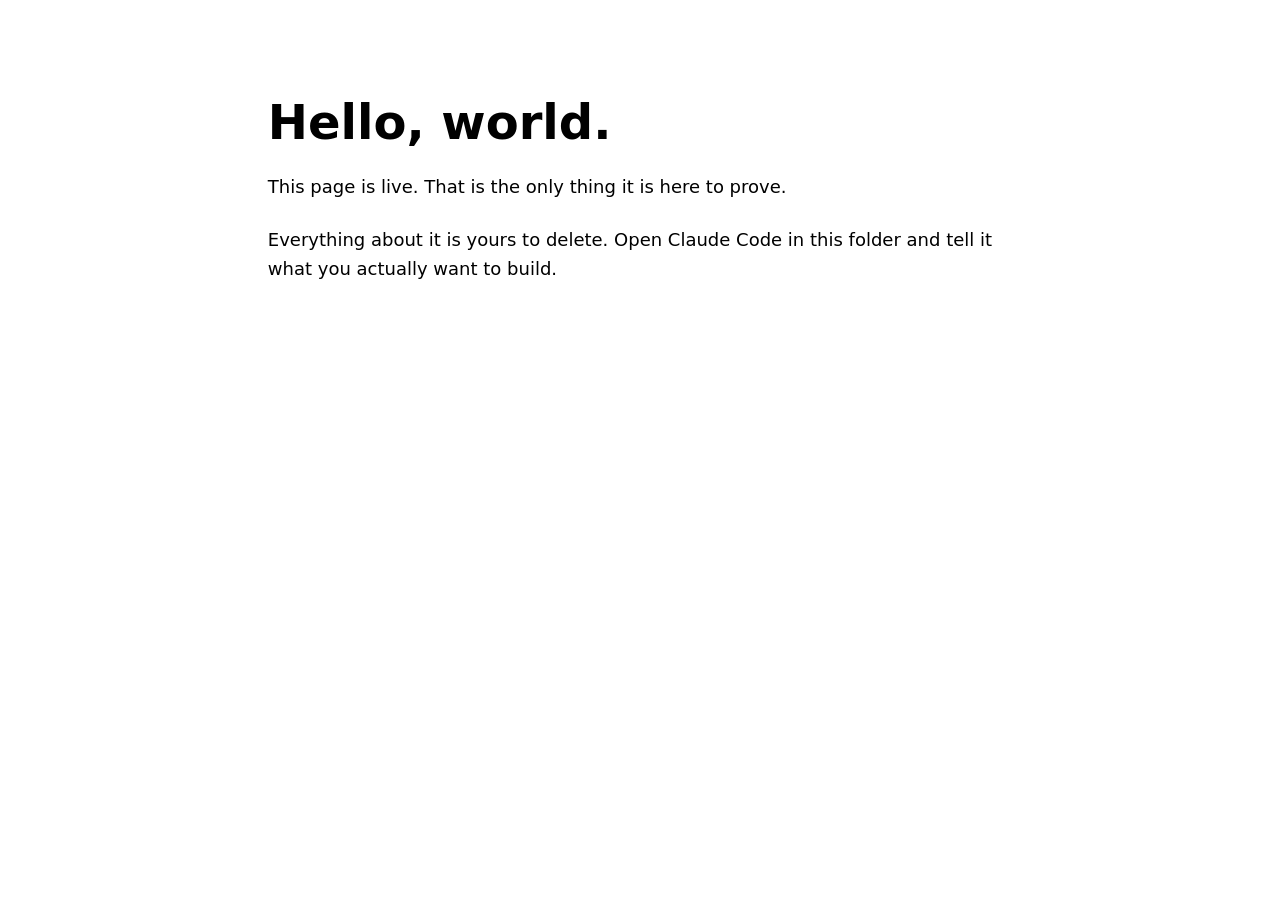
==== index.html @ 0796315b "Start from P1 template" ====
<!doctype html>
<html lang="en">
<head>
  <meta charset="utf-8">
  <meta name="viewport" content="width=device-width, initial-scale=1">
  <title>Hello</title>
  <link rel="stylesheet" href="style.css">
</head>
<body>

  <h1>Hello, world.</h1>

  <p>
    This page is live. That is the only thing it is here to prove.
  </p>

  <p>
    Everything about it is yours to delete. Open Claude Code in this folder and
    tell it what you actually want to build.
  </p>

</body>
</html>
---- style.css ----
/* A deliberately small starting point.
   It exists to prove one thing: this file is loading.
   If you can see spacing and a readable line length, the path in index.html works.

   Delete all of it whenever you want. */

:root {
  /* Makes the page follow the reader's light or dark mode setting, for free. */
  color-scheme: light dark;
}

body {
  font-family: system-ui, -apple-system, "Segoe UI", Roboto, sans-serif;

  /* 65ch caps the line at about 65 characters. Long lines are genuinely hard
     to read, and this single rule does more for legibility than anything else
     in this file. */
  max-width: 65ch;

  margin: 0 auto;
  padding: 4rem 1.5rem;
  line-height: 1.6;
  font-size: 1.125rem;
}

h1 {
  font-size: 3rem;
  line-height: 1.1;
  margin-bottom: 1.5rem;
}

p {
  margin-bottom: 1.5rem;
}
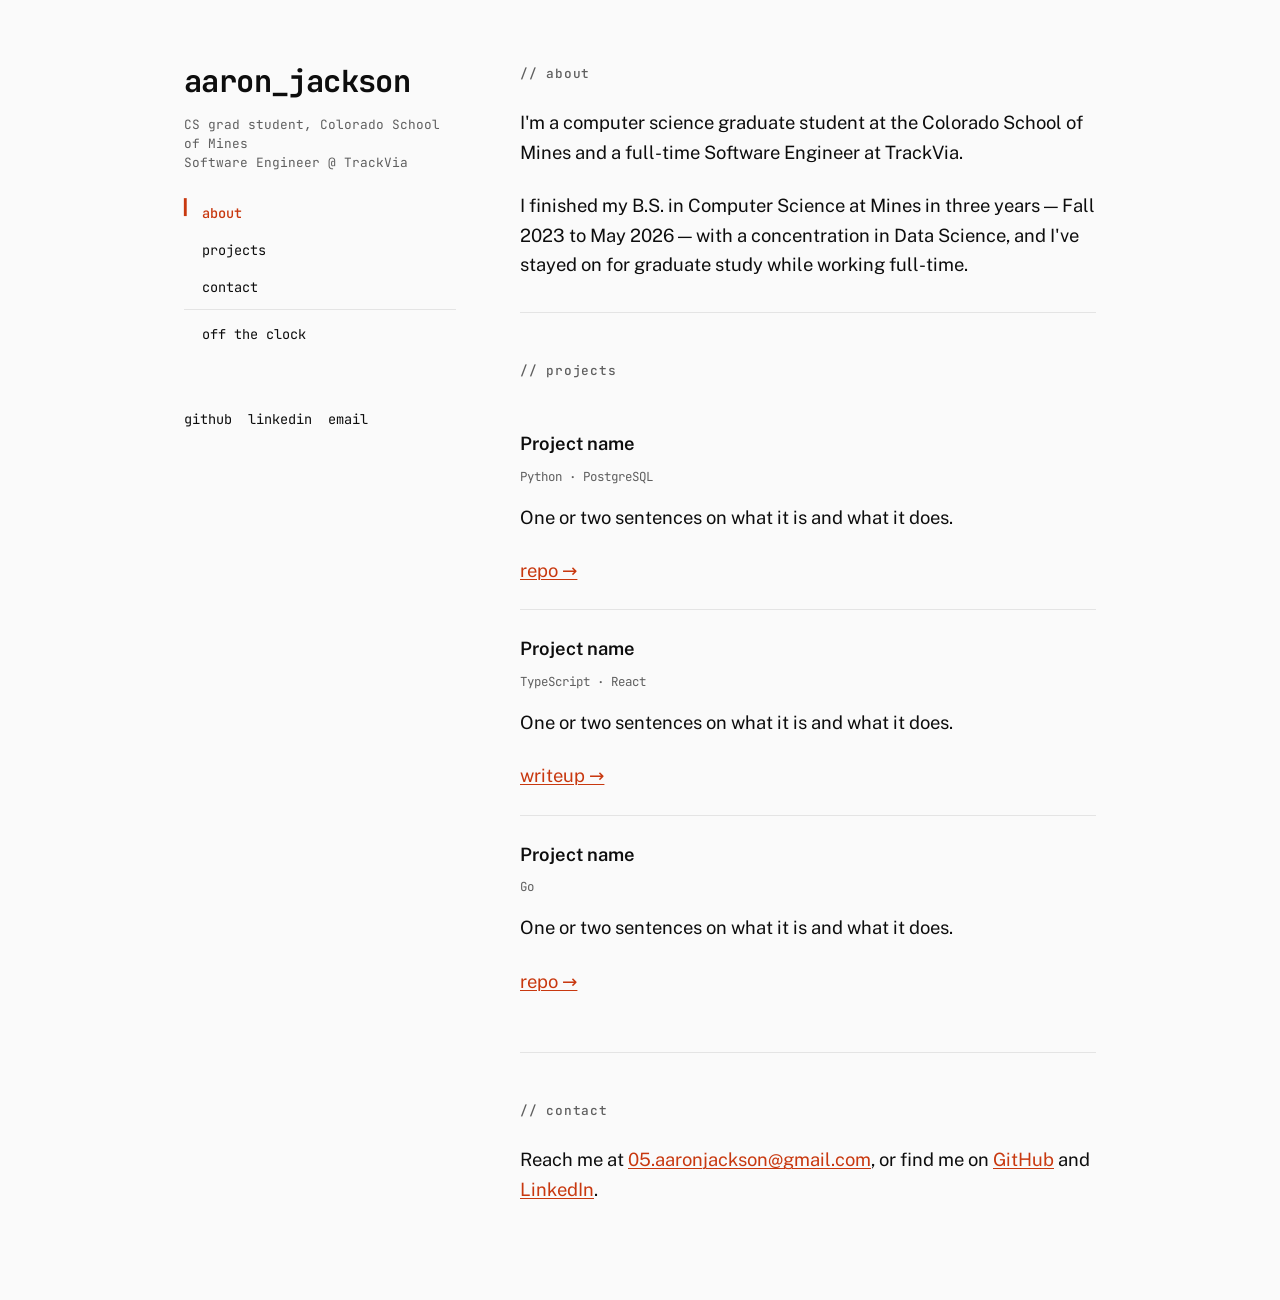
==== commit 7b245a6c: "Two-page mono-spine layout" ====
--- a/index.html
+++ b/index.html
@@ -3,21 +3,110 @@
 <head>
   <meta charset="utf-8">
   <meta name="viewport" content="width=device-width, initial-scale=1">
-  <title>Hello</title>
+  <title>Aaron Jackson</title>
+  <meta name="description" content="Aaron Jackson — CS graduate student at Colorado School of Mines and Software Engineer at TrackVia.">
+  <link rel="preconnect" href="https://fonts.googleapis.com">
+  <link rel="preconnect" href="https://fonts.gstatic.com" crossorigin>
+  <link rel="stylesheet" href="https://fonts.googleapis.com/css2?family=JetBrains+Mono:wght@400;500;700&family=Public+Sans:ital,wght@0,400;0,600;1,400&display=swap">
   <link rel="stylesheet" href="style.css">
 </head>
 <body>
 
-  <h1>Hello, world.</h1>
+  <a class="skip-link" href="#about">Skip to content</a>
 
-  <p>
-    This page is live. That is the only thing it is here to prove.
-  </p>
+  <div class="wrap">
 
-  <p>
-    Everything about it is yours to delete. Open Claude Code in this folder and
-    tell it what you actually want to build.
-  </p>
+    <!-- The spine markup is duplicated in life.html. Keep the two in sync. -->
+    <header class="spine">
+      <div class="spine-top">
+        <h1 class="name">aaron_jackson</h1>
+        <p class="role">CS grad student, Colorado School of Mines<br>Software Engineer @ TrackVia</p>
 
+        <nav class="nav" aria-label="Sections">
+          <ul>
+            <li><a href="#about">about</a></li>
+            <li><a href="#projects">projects</a></li>
+            <li><a href="#contact">contact</a></li>
+          </ul>
+          <ul class="nav-aside">
+            <li><a href="life.html">off the clock</a></li>
+          </ul>
+        </nav>
+      </div>
+
+      <ul class="links" aria-label="Elsewhere">
+        <li><a href="https://github.com/aaronrjackson">github</a></li>
+        <li><a href="https://www.linkedin.com/in/aaronrileyjackson/">linkedin</a></li>
+        <li><a href="mailto:05.aaronjackson@gmail.com">email</a></li>
+      </ul>
+    </header>
+
+    <main>
+
+      <section id="about" aria-labelledby="about-h">
+        <h2 id="about-h">// about</h2>
+
+        <!-- TODO: add a professional headshot if you want one. Suggested markup:
+        <figure class="photo">
+          <img src="img/aaron.jpg" width="800" height="800"
+               alt="Aaron Jackson">
+        </figure>
+        -->
+
+        <p>
+          I'm a computer science graduate student at the Colorado School of Mines and a
+          full-time Software Engineer at TrackVia.
+        </p>
+        <p>
+          I finished my B.S. in Computer Science at Mines in three years — Fall 2023 to
+          May 2026 — with a concentration in Data Science, and I've stayed on for graduate
+          study while working full-time.
+        </p>
+      </section>
+
+      <section id="projects" aria-labelledby="projects-h">
+        <h2 id="projects-h">// projects</h2>
+
+        <!-- TODO: replace these three stubs with real projects.
+             Keep the structure: h3 title, .stack line, one or two sentences, a link. -->
+
+        <article class="project">
+          <h3>Project name</h3>
+          <p class="stack">Python · PostgreSQL</p>
+          <p>One or two sentences on what it is and what it does.</p>
+          <p><a href="#">repo &rarr;</a></p>
+        </article>
+
+        <article class="project">
+          <h3>Project name</h3>
+          <p class="stack">TypeScript · React</p>
+          <p>One or two sentences on what it is and what it does.</p>
+          <p><a href="#">writeup &rarr;</a></p>
+        </article>
+
+        <article class="project">
+          <h3>Project name</h3>
+          <p class="stack">Go</p>
+          <p>One or two sentences on what it is and what it does.</p>
+          <p><a href="#">repo &rarr;</a></p>
+        </article>
+      </section>
+
+      <section id="contact" aria-labelledby="contact-h">
+        <h2 id="contact-h">// contact</h2>
+        <p>
+          Reach me at <a href="mailto:05.aaronjackson@gmail.com">05.aaronjackson@gmail.com</a>,
+          or find me on <a href="https://github.com/aaronrjackson">GitHub</a> and
+          <a href="https://www.linkedin.com/in/aaronrileyjackson/">LinkedIn</a>.
+        </p>
+        <!-- TODO: add resume link once updated, e.g.
+        <p><a href="aaron-jackson-resume.pdf">resume (PDF) &rarr;</a></p>
+        -->
+      </section>
+
+    </main>
+  </div>
+
+  <script src="app.js" defer></script>
 </body>
 </html>
--- a/style.css
+++ b/style.css
@@ -1,34 +1,282 @@
-/* A deliberately small starting point.
-   It exists to prove one thing: this file is loading.
-   If you can see spacing and a readable line length, the path in index.html works.
-
-   Delete all of it whenever you want. */
+/* ============================================================================
+   aaron_jackson — design system  ("Mono-spine")
+
+   Type      display + nav : JetBrains Mono (400 / 500 / 700)
+             body          : Public Sans (400 / 600 / 400 italic)
+   Scale     body 1.15rem / 1.6 · h1 clamp(2rem, 5vw, 2.75rem) · section
+             labels 0.8rem uppercase · meta 0.8rem
+   Color     one accent (orange), used only on links + the active-section mark
+   Spacing   8-scale: 0.5 / 1 / 1.5 / 2 / 3 / 4 / 6 rem
+   Bold move left column is a monospaced "spine"; a ▍ mark tracks the section
+             you're scrolled to (progressive enhancement — see app.js)
+   ============================================================================ */
 
 :root {
-  /* Makes the page follow the reader's light or dark mode setting, for free. */
   color-scheme: light dark;
-}
+
+  --font-mono: "JetBrains Mono", ui-monospace, "SF Mono", Menlo, Consolas, monospace;
+  --font-body: "Public Sans", system-ui, -apple-system, "Segoe UI", Roboto, sans-serif;
+
+  --ink:    #0d0d0d;
+  --muted:  #5f5f5f;
+  --bg:     #fafafa;
+  --rule:   #e4e4e4;
+  --accent: #c8380f;   /* orange — 4.6:1 on --bg, passes AA for normal text */
+
+  --s1: 0.5rem;
+  --s2: 1rem;
+  --s3: 1.5rem;
+  --s4: 2rem;
+  --s5: 3rem;
+  --s6: 4rem;
+  --s7: 6rem;
+}
+
+@media (prefers-color-scheme: dark) {
+  :root {
+    --ink:    #ededed;
+    --muted:  #ababab;   /* 5.6:1 on the charcoal --bg */
+    --bg:     #2d2d2d;   /* photoshop-style charcoal, not hard black */
+    --rule:   #4d4d4d;   /* light enough to read against the charcoal */
+    --accent: #ff7a4d;   /* brighter orange — 5.1:1 on the charcoal --bg */
+  }
+}
+
+* { box-sizing: border-box; }
+
+html { scroll-behavior: smooth; }
 
 body {
-  font-family: system-ui, -apple-system, "Segoe UI", Roboto, sans-serif;
-
-  /* 65ch caps the line at about 65 characters. Long lines are genuinely hard
-     to read, and this single rule does more for legibility than anything else
-     in this file. */
-  max-width: 65ch;
-
+  margin: 0;
+  background: var(--bg);
+  color: var(--ink);
+  font-family: var(--font-body);
+  font-size: 1.15rem;
+  line-height: 1.6;
+  -webkit-font-smoothing: antialiased;
+}
+
+a {
+  color: var(--accent);
+  text-decoration-thickness: 1px;
+  text-underline-offset: 2px;
+}
+a:hover { text-decoration: none; }
+
+:focus-visible {
+  outline: 2px solid var(--accent);
+  outline-offset: 3px;
+}
+
+.skip-link {
+  position: absolute;
+  left: -9999px;
+  top: 0;
+  background: var(--ink);
+  color: var(--bg);
+  padding: var(--s1) var(--s2);
+  font-family: var(--font-mono);
+  font-size: 0.8rem;
+}
+.skip-link:focus {
+  left: var(--s2);
+  top: var(--s2);
+  z-index: 10;
+}
+
+/* ---- layout -------------------------------------------------------------- */
+
+.wrap {
+  display: grid;
+  grid-template-columns: 17rem 1fr;
+  gap: var(--s6);
+  max-width: 60rem;
   margin: 0 auto;
-  padding: 4rem 1.5rem;
-  line-height: 1.6;
-  font-size: 1.125rem;
-}
-
-h1 {
-  font-size: 3rem;
-  line-height: 1.1;
-  margin-bottom: 1.5rem;
-}
-
-p {
-  margin-bottom: 1.5rem;
-}
+  padding: var(--s6) var(--s3);
+}
+
+.spine {
+  position: sticky;
+  top: var(--s6);
+  align-self: start;
+  display: flex;
+  flex-direction: column;
+  gap: var(--s5);
+  font-family: var(--font-mono);
+}
+
+.name {
+  font-size: clamp(1.4rem, 3.8vw, 1.9rem);
+  font-weight: 700;
+  line-height: 1.15;
+  letter-spacing: -0.02em;
+  margin: 0 0 var(--s2);
+  overflow-wrap: normal;
+  word-break: normal;
+  hyphens: none;
+}
+.name a {
+  color: inherit;
+  text-decoration: none;
+}
+.name a:hover,
+.name a:focus-visible { color: var(--accent); }
+
+.role {
+  font-size: 0.8rem;
+  line-height: 1.5;
+  color: var(--muted);
+  margin: 0 0 var(--s3);
+}
+
+.nav ul,
+.links {
+  list-style: none;
+  margin: 0;
+  padding: 0;
+}
+
+.nav li { margin: var(--s1) 0; }
+
+.nav a,
+.links a {
+  font-family: var(--font-mono);
+  font-size: 0.85rem;
+  color: var(--ink);
+  text-decoration: none;
+  position: relative;
+}
+.nav a { padding-left: 1.1rem; }
+
+.nav a::before {
+  content: "";
+  position: absolute;
+  left: 0;
+  color: var(--accent);
+}
+.nav a:hover,
+.nav a:focus-visible { color: var(--accent); }
+
+/* set by app.js on scroll; falls back gracefully with no JS */
+.nav a[aria-current="true"],
+.nav a[aria-current="page"] {
+  color: var(--accent);
+  font-weight: 500;
+}
+.nav a[aria-current="true"]::before,
+.nav a[aria-current="page"]::before { content: "\258d"; }  /* ▍ */
+
+/* secondary nav: the link across to the other page */
+.nav-aside {
+  margin-top: var(--s3);
+  padding-top: var(--s3);
+  border-top: 1px solid var(--rule);
+}
+
+.links {
+  display: flex;
+  flex-wrap: wrap;
+  gap: var(--s2);
+}
+.links a:hover { color: var(--accent); }
+
+/* ---- content ----------------------------------------------------------- */
+
+main {
+  min-width: 0;
+  max-width: 40rem;
+}
+
+.page-lead {
+  font-family: var(--font-mono);
+  font-size: clamp(1.6rem, 4.5vw, 2.1rem);
+  font-weight: 700;
+  letter-spacing: -0.01em;
+  margin: 0;
+}
+
+section {
+  padding-block: var(--s5) var(--s4);
+  border-top: 1px solid var(--rule);
+}
+section:first-child,
+.page-lead + section {
+  padding-top: var(--s4);
+  border-top: 0;
+}
+section:first-child { padding-top: 0; }
+
+h2 {
+  font-family: var(--font-mono);
+  font-size: 0.8rem;
+  font-weight: 500;
+  letter-spacing: 0.06em;
+  color: var(--muted);
+  margin: 0 0 var(--s3);
+}
+
+h3 {
+  font-size: 1.15rem;
+  font-weight: 600;
+  margin: 0 0 var(--s1);
+}
+
+p { margin: 0 0 var(--s3); }
+p:last-child { margin-bottom: 0; }
+
+.project {
+  padding-block: var(--s3);
+}
+.project + .project { border-top: 1px solid var(--rule); }
+
+.stack {
+  font-family: var(--font-mono);
+  font-size: 0.78rem;
+  color: var(--muted);
+  margin-bottom: var(--s2);
+}
+
+.photo {
+  margin: 0 0 var(--s4);
+}
+.photo img {
+  display: block;
+  width: 100%;
+  height: auto;
+  border: 1px solid var(--rule);
+}
+.photo figcaption {
+  font-family: var(--font-mono);
+  font-size: 0.75rem;
+  color: var(--muted);
+  margin-top: var(--s1);
+}
+
+/* ---- narrow screens -------------------------------------------------------- */
+
+@media (max-width: 720px) {
+  .wrap {
+    grid-template-columns: 1fr;
+    gap: var(--s5);
+    padding: var(--s4) var(--s3);
+  }
+
+  .spine {
+    position: static;
+    height: auto;
+    gap: var(--s4);
+  }
+
+  .nav ul {
+    display: flex;
+    flex-wrap: wrap;
+    gap: var(--s2);
+  }
+  .nav li { margin: 0; }
+
+  main { max-width: none; }
+}
+
+@media (prefers-reduced-motion: reduce) {
+  html { scroll-behavior: auto; }
+}
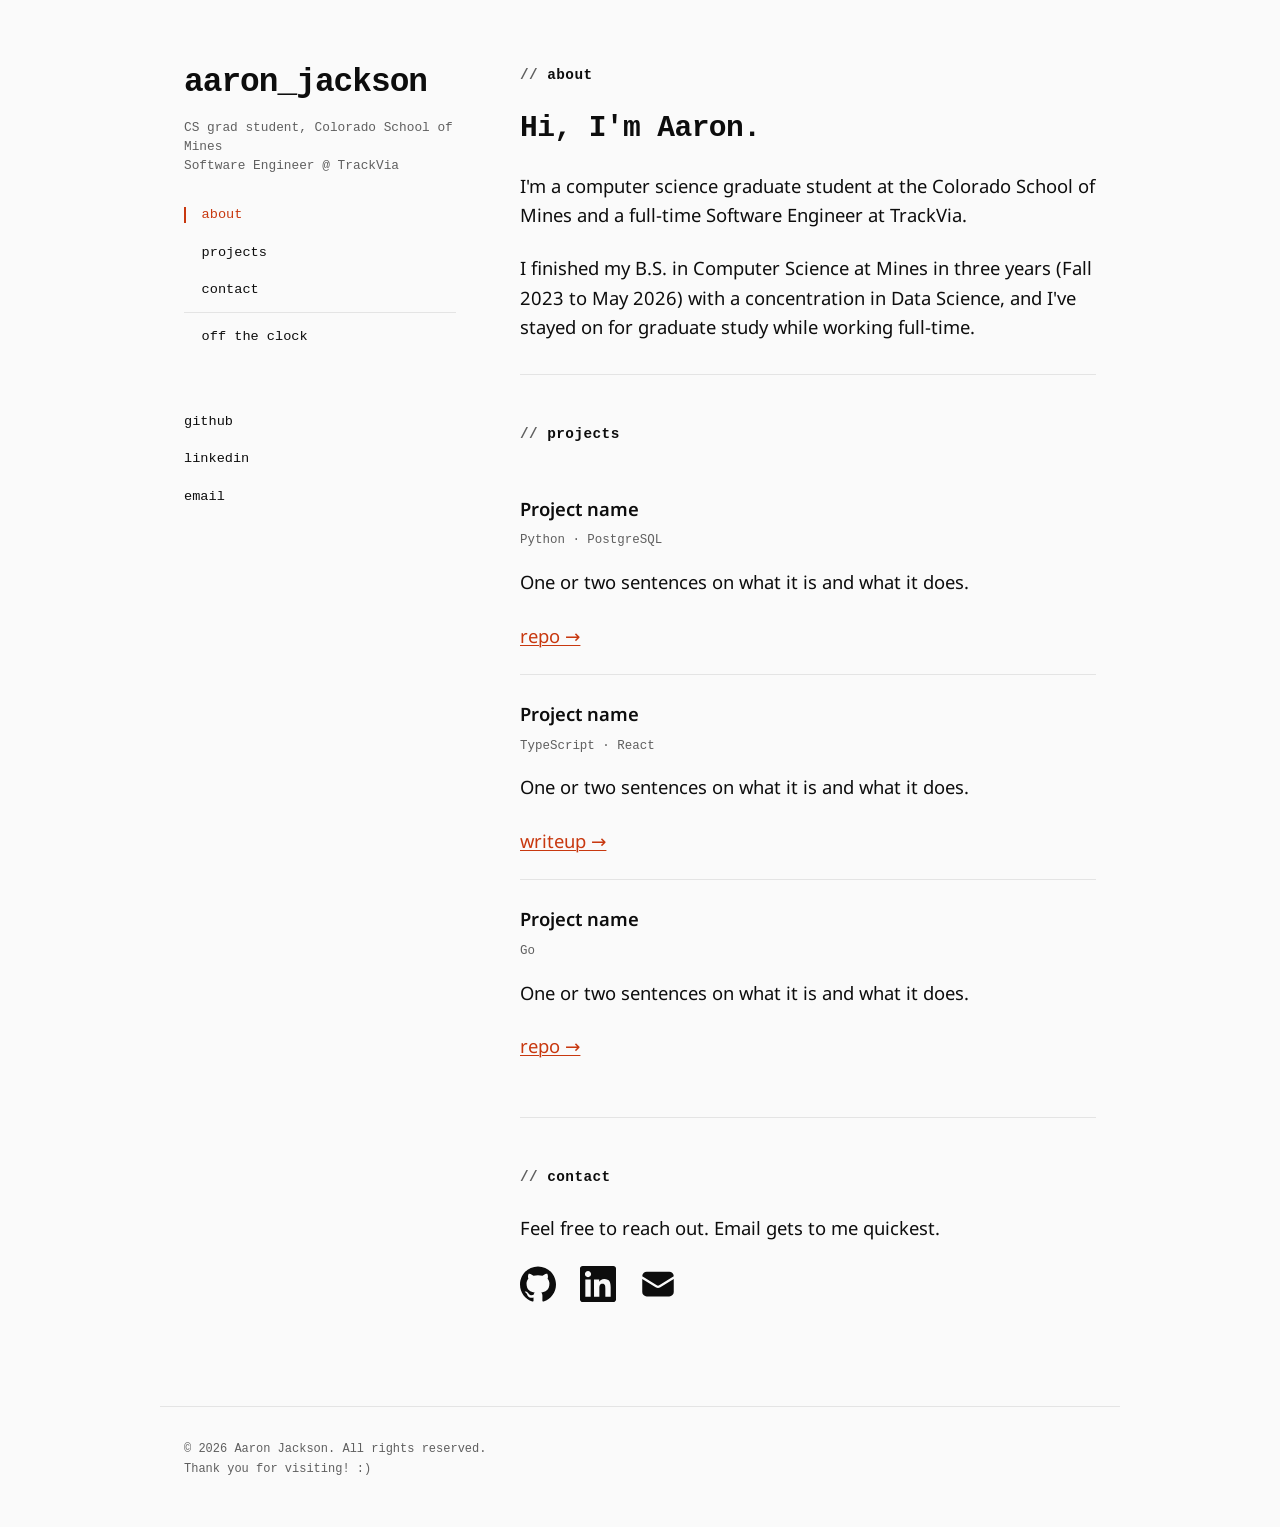
==== commit 88c44602: "Section labels, page footer, contact intro, and spine link layout" ====
--- a/index.html
+++ b/index.html
@@ -4,10 +4,10 @@
   <meta charset="utf-8">
   <meta name="viewport" content="width=device-width, initial-scale=1">
   <title>Aaron Jackson</title>
-  <meta name="description" content="Aaron Jackson — CS graduate student at Colorado School of Mines and Software Engineer at TrackVia.">
+  <meta name="description" content="Aaron Jackson. CS graduate student at Colorado School of Mines and Software Engineer at TrackVia.">
   <link rel="preconnect" href="https://fonts.googleapis.com">
   <link rel="preconnect" href="https://fonts.gstatic.com" crossorigin>
-  <link rel="stylesheet" href="https://fonts.googleapis.com/css2?family=JetBrains+Mono:wght@400;500;700&family=Public+Sans:ital,wght@0,400;0,600;1,400&display=swap">
+  <link rel="stylesheet" href="https://fonts.googleapis.com/css2?family=Noto+Sans:ital,wght@0,400;0,600;1,400&display=swap">
   <link rel="stylesheet" href="style.css">
 </head>
 <body>
@@ -16,7 +16,8 @@
 
   <div class="wrap">
 
-    <!-- The spine markup is duplicated in life.html. Keep the two in sync. -->
+    <!-- Spine markup is shared with life.html (which adds a sub-nav and cross-page
+         hrefs). Keep the common parts in sync. -->
     <header class="spine">
       <div class="spine-top">
         <h1 class="name">aaron_jackson</h1>
@@ -35,8 +36,8 @@
       </div>
 
       <ul class="links" aria-label="Elsewhere">
-        <li><a href="https://github.com/aaronrjackson">github</a></li>
-        <li><a href="https://www.linkedin.com/in/aaronrileyjackson/">linkedin</a></li>
+        <li><a href="https://github.com/aaronrjackson" target="_blank" rel="noopener">github</a></li>
+        <li><a href="https://www.linkedin.com/in/aaronrileyjackson/" target="_blank" rel="noopener">linkedin</a></li>
         <li><a href="mailto:05.aaronjackson@gmail.com">email</a></li>
       </ul>
     </header>
@@ -44,7 +45,9 @@
     <main>
 
       <section id="about" aria-labelledby="about-h">
-        <h2 id="about-h">// about</h2>
+        <h2 id="about-h"><span class="tok" aria-hidden="true">//</span> about</h2>
+
+        <p class="greeting">Hi, I'm Aaron.</p>
 
         <!-- TODO: add a professional headshot if you want one. Suggested markup:
         <figure class="photo">
@@ -58,55 +61,84 @@
           full-time Software Engineer at TrackVia.
         </p>
         <p>
-          I finished my B.S. in Computer Science at Mines in three years — Fall 2023 to
-          May 2026 — with a concentration in Data Science, and I've stayed on for graduate
+          I finished my B.S. in Computer Science at Mines in three years (Fall 2023 to
+          May 2026) with a concentration in Data Science, and I've stayed on for graduate
           study while working full-time.
         </p>
       </section>
 
       <section id="projects" aria-labelledby="projects-h">
-        <h2 id="projects-h">// projects</h2>
+        <h2 id="projects-h"><span class="tok" aria-hidden="true">//</span> projects</h2>
 
-        <!-- TODO: replace these three stubs with real projects.
-             Keep the structure: h3 title, .stack line, one or two sentences, a link. -->
+        <!-- TODO: replace these three stubs with real projects. Keep the structure:
+             h3 title, .stack line, one or two sentences, a link. Swap href="#" for the
+             real URL and keep target="_blank" rel="noopener" on outbound links. -->
 
         <article class="project">
           <h3>Project name</h3>
           <p class="stack">Python · PostgreSQL</p>
           <p>One or two sentences on what it is and what it does.</p>
-          <p><a href="#">repo &rarr;</a></p>
+          <p><a href="#" target="_blank" rel="noopener">repo &rarr;</a></p>
         </article>
 
         <article class="project">
           <h3>Project name</h3>
           <p class="stack">TypeScript · React</p>
           <p>One or two sentences on what it is and what it does.</p>
-          <p><a href="#">writeup &rarr;</a></p>
+          <p><a href="#" target="_blank" rel="noopener">writeup &rarr;</a></p>
         </article>
 
         <article class="project">
           <h3>Project name</h3>
           <p class="stack">Go</p>
           <p>One or two sentences on what it is and what it does.</p>
-          <p><a href="#">repo &rarr;</a></p>
+          <p><a href="#" target="_blank" rel="noopener">repo &rarr;</a></p>
         </article>
       </section>
 
       <section id="contact" aria-labelledby="contact-h">
-        <h2 id="contact-h">// contact</h2>
-        <p>
-          Reach me at <a href="mailto:05.aaronjackson@gmail.com">05.aaronjackson@gmail.com</a>,
-          or find me on <a href="https://github.com/aaronrjackson">GitHub</a> and
-          <a href="https://www.linkedin.com/in/aaronrileyjackson/">LinkedIn</a>.
-        </p>
+        <h2 id="contact-h"><span class="tok" aria-hidden="true">//</span> contact</h2>
+
+        <p>Feel free to reach out. Email gets to me quickest.</p>
+
+        <ul class="iconrow" aria-label="Contact links">
+          <li>
+            <a href="https://github.com/aaronrjackson" aria-label="GitHub" target="_blank" rel="noopener">
+              <svg viewBox="0 0 24 24" width="24" height="24" aria-hidden="true" focusable="false">
+                <path fill="currentColor" d="M12 .297c-6.63 0-12 5.373-12 12 0 5.303 3.438 9.8 8.205 11.385.6.113.82-.258.82-.577 0-.285-.01-1.04-.015-2.04-3.338.724-4.042-1.61-4.042-1.61C4.422 18.07 3.633 17.7 3.633 17.7c-1.087-.744.084-.729.084-.729 1.205.084 1.838 1.236 1.838 1.236 1.07 1.835 2.809 1.305 3.495.998.108-.776.417-1.305.76-1.605-2.665-.3-5.466-1.332-5.466-5.93 0-1.31.465-2.38 1.235-3.22-.135-.303-.54-1.523.105-3.176 0 0 1.005-.322 3.3 1.23.96-.267 1.98-.399 3-.405 1.02.006 2.04.138 3 .405 2.28-1.552 3.285-1.23 3.285-1.23.645 1.653.24 2.873.12 3.176.765.84 1.23 1.91 1.23 3.22 0 4.61-2.805 5.625-5.475 5.92.42.36.81 1.096.81 2.22 0 1.606-.015 2.896-.015 3.286 0 .315.21.69.825.57C20.565 22.092 24 17.592 24 12.297c0-6.627-5.373-12-12-12"/>
+              </svg>
+            </a>
+          </li>
+          <li>
+            <a href="https://www.linkedin.com/in/aaronrileyjackson/" aria-label="LinkedIn" target="_blank" rel="noopener">
+              <svg viewBox="0 0 24 24" width="24" height="24" aria-hidden="true" focusable="false">
+                <path fill="currentColor" d="M20.447 20.452h-3.554v-5.569c0-1.328-.027-3.037-1.852-3.037-1.853 0-2.136 1.445-2.136 2.939v5.667H9.351V9h3.414v1.561h.046c.477-.9 1.637-1.85 3.37-1.85 3.601 0 4.267 2.37 4.267 5.455v6.286zM5.337 7.433c-1.144 0-2.063-.926-2.063-2.065 0-1.138.92-2.063 2.063-2.063 1.14 0 2.064.925 2.064 2.063 0 1.139-.925 2.065-2.064 2.065zm1.782 13.019H3.555V9h3.564v11.452zM22.225 0H1.771C.792 0 0 .774 0 1.729v20.542C0 23.227.792 24 1.771 24h20.451C23.2 24 24 23.227 24 22.271V1.729C24 .774 23.2 0 22.222 0h.003z"/>
+              </svg>
+            </a>
+          </li>
+          <li>
+            <a href="mailto:05.aaronjackson@gmail.com" aria-label="Email">
+              <svg viewBox="0 0 24 24" width="24" height="24" aria-hidden="true" focusable="false">
+                <path fill="currentColor" d="M1.5 8.67v8.58a3 3 0 0 0 3 3h15a3 3 0 0 0 3-3V8.67l-8.928 5.493a3 3 0 0 1-3.144 0L1.5 8.67Z"/>
+                <path fill="currentColor" d="M22.5 6.908V6.75a3 3 0 0 0-3-3h-15a3 3 0 0 0-3 3v.158l9.714 5.978a1.5 1.5 0 0 0 1.572 0L22.5 6.908Z"/>
+              </svg>
+            </a>
+          </li>
+        </ul>
+
         <!-- TODO: add resume link once updated, e.g.
-        <p><a href="aaron-jackson-resume.pdf">resume (PDF) &rarr;</a></p>
+        <p><a href="aaron-jackson-resume.pdf" target="_blank" rel="noopener">resume (PDF) &rarr;</a></p>
         -->
       </section>
 
     </main>
   </div>
 
+  <footer class="pagefoot">
+    <p>&copy; 2026 Aaron Jackson. All rights reserved.</p>
+    <p>Thank you for visiting! :)</p>
+  </footer>
+
   <script src="app.js" defer></script>
 </body>
 </html>
--- a/style.css
+++ b/style.css
@@ -1,27 +1,42 @@
 /* ============================================================================
-   aaron_jackson — design system  ("Mono-spine")
-
-   Type      display + nav : JetBrains Mono (400 / 500 / 700)
-             body          : Public Sans (400 / 600 / 400 italic)
-   Scale     body 1.15rem / 1.6 · h1 clamp(2rem, 5vw, 2.75rem) · section
-             labels 0.8rem uppercase · meta 0.8rem
+   aaron_jackson : design system  ("Mono-spine")
+
+   Type      display + nav : 0xProto (400 / 700), self-hosted woff2, see fonts/
+             body          : Noto Sans (400 / 600 / 400 italic), Google Fonts
+   Scale     body 1.15rem / 1.6 · section labels ("// name") 0.9rem mono bold,
+             the "//" muted · meta 0.78rem
    Color     one accent (orange), used only on links + the active-section mark
    Spacing   8-scale: 0.5 / 1 / 1.5 / 2 / 3 / 4 / 6 rem
-   Bold move left column is a monospaced "spine"; a ▍ mark tracks the section
-             you're scrolled to (progressive enhancement — see app.js)
+   Bold move left column is a monospaced "spine"; a thin accent rule marks the
+             section you're scrolled to (progressive enhancement; see app.js)
    ============================================================================ */
+
+@font-face {
+  font-family: "0xProto";
+  src: url("fonts/0xProto-Regular.woff2") format("woff2");
+  font-weight: 400;
+  font-style: normal;
+  font-display: swap;
+}
+@font-face {
+  font-family: "0xProto";
+  src: url("fonts/0xProto-Bold.woff2") format("woff2");
+  font-weight: 700;
+  font-style: normal;
+  font-display: swap;
+}
 
 :root {
   color-scheme: light dark;
 
-  --font-mono: "JetBrains Mono", ui-monospace, "SF Mono", Menlo, Consolas, monospace;
-  --font-body: "Public Sans", system-ui, -apple-system, "Segoe UI", Roboto, sans-serif;
+  --font-mono: "0xProto", ui-monospace, "SF Mono", "Cascadia Code", Menlo, Consolas, monospace;
+  --font-body: "Noto Sans", system-ui, -apple-system, "Segoe UI", Roboto, sans-serif;
 
   --ink:    #0d0d0d;
   --muted:  #5f5f5f;
   --bg:     #fafafa;
   --rule:   #e4e4e4;
-  --accent: #c8380f;   /* orange — 4.6:1 on --bg, passes AA for normal text */
+  --accent: #c8380f;   /* orange, 4.6:1 on --bg, passes AA for normal text */
 
   --s1: 0.5rem;
   --s2: 1rem;
@@ -35,11 +50,14 @@
 @media (prefers-color-scheme: dark) {
   :root {
     --ink:    #ededed;
-    --muted:  #ababab;   /* 5.6:1 on the charcoal --bg */
-    --bg:     #2d2d2d;   /* photoshop-style charcoal, not hard black */
-    --rule:   #4d4d4d;   /* light enough to read against the charcoal */
-    --accent: #ff7a4d;   /* brighter orange — 5.1:1 on the charcoal --bg */
+    --muted:  #a6a6a6;   /* 5.9:1 on the charcoal --bg */
+    --bg:     #242424;   /* dark photoshop-style charcoal, not hard black */
+    --rule:   #454545;   /* light enough to read against the charcoal */
+    --accent: #ff7a4d;   /* brighter orange, 5.6:1 on the charcoal --bg */
   }
+
+  /* pure white contact icons so they read clearly on the charcoal */
+  .iconrow a { color: #fff; }
 }
 
 * { box-sizing: border-box; }
@@ -106,10 +124,10 @@
 }
 
 .name {
-  font-size: clamp(1.4rem, 3.8vw, 1.9rem);
+  font-size: clamp(1.5rem, 4vw, 2.05rem);
   font-weight: 700;
   line-height: 1.15;
-  letter-spacing: -0.02em;
+  letter-spacing: -0.03em;
   margin: 0 0 var(--s2);
   overflow-wrap: normal;
   word-break: normal;
@@ -146,13 +164,20 @@
   text-decoration: none;
   position: relative;
 }
-.nav a { padding-left: 1.1rem; }
-
+.nav a {
+  display: inline-block;
+  padding-left: 1.1rem;
+}
+
+/* a thin rule drawn to the text box, so it always lines up with the label */
 .nav a::before {
   content: "";
   position: absolute;
   left: 0;
-  color: var(--accent);
+  top: 0.2em;
+  bottom: 0.2em;
+  width: 2px;
+  background: transparent;
 }
 .nav a:hover,
 .nav a:focus-visible { color: var(--accent); }
@@ -161,10 +186,9 @@
 .nav a[aria-current="true"],
 .nav a[aria-current="page"] {
   color: var(--accent);
-  font-weight: 500;
 }
 .nav a[aria-current="true"]::before,
-.nav a[aria-current="page"]::before { content: "\258d"; }  /* ▍ */
+.nav a[aria-current="page"]::before { background: var(--accent); }
 
 /* secondary nav: the link across to the other page */
 .nav-aside {
@@ -173,10 +197,23 @@
   border-top: 1px solid var(--rule);
 }
 
+/* sub-nav under "off the clock" — only rendered on life.html */
+.nav-sub {
+  margin-top: var(--s1);
+}
+.nav-sub li { margin: 0; }
+.nav-sub li + li { margin-top: var(--s1); }
+.nav-sub a {
+  padding-left: 1.9rem;
+  font-size: 0.8rem;
+  color: var(--muted);
+}
+.nav-sub a::before { left: 0.8rem; }
+
 .links {
   display: flex;
-  flex-wrap: wrap;
-  gap: var(--s2);
+  flex-direction: column;
+  gap: var(--s1);
 }
 .links a:hover { color: var(--accent); }
 
@@ -191,7 +228,7 @@
   font-family: var(--font-mono);
   font-size: clamp(1.6rem, 4.5vw, 2.1rem);
   font-weight: 700;
-  letter-spacing: -0.01em;
+  letter-spacing: -0.03em;
   margin: 0;
 }
 
@@ -208,12 +245,13 @@
 
 h2 {
   font-family: var(--font-mono);
-  font-size: 0.8rem;
-  font-weight: 500;
-  letter-spacing: 0.06em;
-  color: var(--muted);
+  font-size: 0.9rem;
+  font-weight: 700;
+  letter-spacing: 0.03em;
+  color: var(--ink);
   margin: 0 0 var(--s3);
 }
+h2 .tok { color: var(--muted); }   /* the "//" prefix, kept quiet */
 
 h3 {
   font-size: 1.15rem;
@@ -221,6 +259,17 @@
   margin: 0 0 var(--s1);
 }
 
+/* greeting line at the top of the about section */
+.greeting {
+  font-family: var(--font-mono);
+  font-size: clamp(1.5rem, 3.6vw, 1.85rem);
+  font-weight: 700;
+  letter-spacing: -0.02em;
+  line-height: 1.2;
+  color: var(--ink);
+  margin: 0 0 var(--s3);
+}
+
 p { margin: 0 0 var(--s3); }
 p:last-child { margin-bottom: 0; }
 
@@ -234,6 +283,29 @@
   font-size: 0.78rem;
   color: var(--muted);
   margin-bottom: var(--s2);
+}
+
+/* contact section: github / linkedin / email as icons */
+.iconrow {
+  list-style: none;
+  margin: 0;
+  padding: 0;
+  display: flex;
+  gap: var(--s3);
+}
+.iconrow a {
+  display: inline-flex;
+  padding: var(--s1);
+  margin: calc(var(--s1) * -1);
+  color: var(--ink);
+  transition: color 0.15s ease;
+}
+.iconrow a:hover,
+.iconrow a:focus-visible { color: var(--accent); }
+.iconrow svg {
+  display: block;
+  width: 2.25rem;
+  height: 2.25rem;
 }
 
 .photo {
@@ -251,6 +323,20 @@
   color: var(--muted);
   margin-top: var(--s1);
 }
+
+/* ---- page footer -------------------------------------------------------- */
+
+.pagefoot {
+  max-width: 60rem;
+  margin: 0 auto;
+  padding: var(--s4) var(--s3) var(--s5);
+  border-top: 1px solid var(--rule);
+  font-family: var(--font-mono);
+  font-size: 0.75rem;
+  line-height: 1.7;
+  color: var(--muted);
+}
+.pagefoot p { margin: 0; }
 
 /* ---- narrow screens -------------------------------------------------------- */
 
@@ -273,10 +359,15 @@
     gap: var(--s2);
   }
   .nav li { margin: 0; }
+  .nav-sub { margin-top: 0; }
+  .nav-sub li + li { margin-top: 0; }
+  .nav-sub a { padding-left: 1.1rem; }
+  .nav-sub a::before { left: 0; }
 
   main { max-width: none; }
 }
 
 @media (prefers-reduced-motion: reduce) {
   html { scroll-behavior: auto; }
-}
+  .iconrow a { transition: none; }
+}
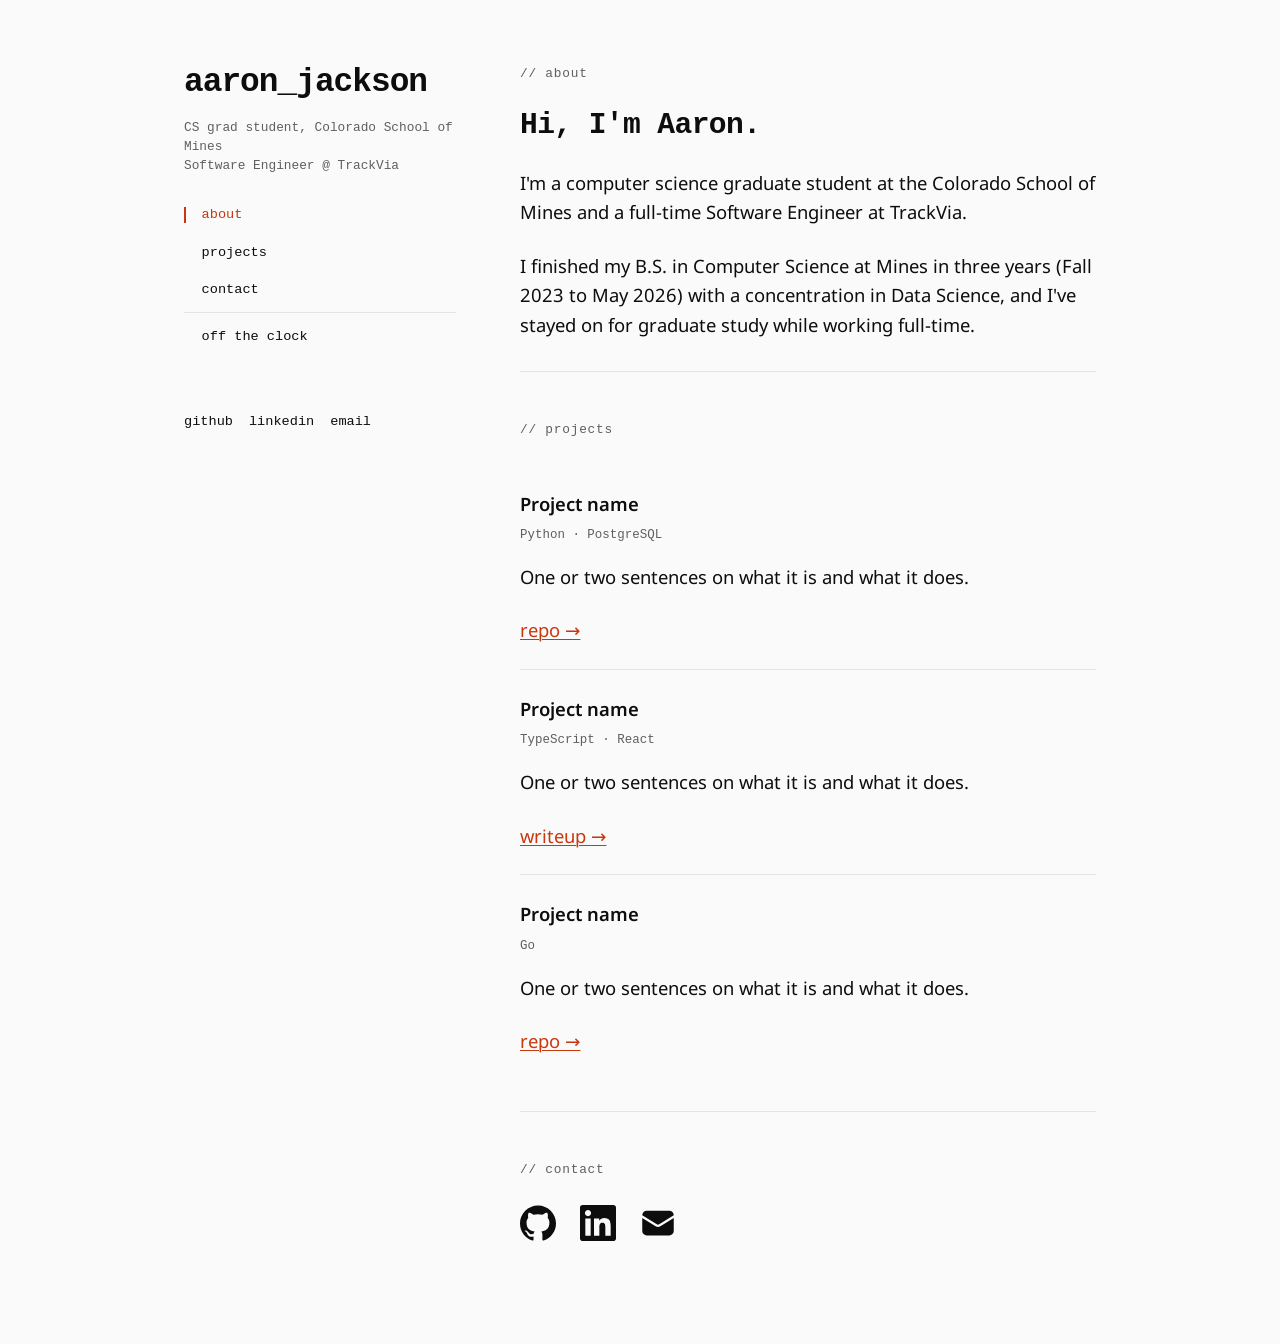
==== commit 1096410d: "Contact icons, nav marker, sub-nav, and new-tab external links" ====
--- a/index.html
+++ b/index.html
@@ -45,7 +45,7 @@
     <main>
 
       <section id="about" aria-labelledby="about-h">
-        <h2 id="about-h"><span class="tok" aria-hidden="true">//</span> about</h2>
+        <h2 id="about-h">// about</h2>
 
         <p class="greeting">Hi, I'm Aaron.</p>
 
@@ -68,7 +68,7 @@
       </section>
 
       <section id="projects" aria-labelledby="projects-h">
-        <h2 id="projects-h"><span class="tok" aria-hidden="true">//</span> projects</h2>
+        <h2 id="projects-h">// projects</h2>
 
         <!-- TODO: replace these three stubs with real projects. Keep the structure:
              h3 title, .stack line, one or two sentences, a link. Swap href="#" for the
@@ -97,9 +97,7 @@
       </section>
 
       <section id="contact" aria-labelledby="contact-h">
-        <h2 id="contact-h"><span class="tok" aria-hidden="true">//</span> contact</h2>
-
-        <p>Feel free to reach out. Email gets to me quickest.</p>
+        <h2 id="contact-h">// contact</h2>
 
         <ul class="iconrow" aria-label="Contact links">
           <li>
@@ -134,11 +132,6 @@
     </main>
   </div>
 
-  <footer class="pagefoot">
-    <p>&copy; 2026 Aaron Jackson. All rights reserved.</p>
-    <p>Thank you for visiting! :)</p>
-  </footer>
-
   <script src="app.js" defer></script>
 </body>
 </html>
--- a/style.css
+++ b/style.css
@@ -3,8 +3,8 @@
 
    Type      display + nav : 0xProto (400 / 700), self-hosted woff2, see fonts/
              body          : Noto Sans (400 / 600 / 400 italic), Google Fonts
-   Scale     body 1.15rem / 1.6 · section labels ("// name") 0.9rem mono bold,
-             the "//" muted · meta 0.78rem
+   Scale     body 1.15rem / 1.6 · h1 clamp(2rem, 5vw, 2.75rem) · section
+             labels 0.8rem uppercase · meta 0.8rem
    Color     one accent (orange), used only on links + the active-section mark
    Spacing   8-scale: 0.5 / 1 / 1.5 / 2 / 3 / 4 / 6 rem
    Bold move left column is a monospaced "spine"; a thin accent rule marks the
@@ -212,8 +212,8 @@
 
 .links {
   display: flex;
-  flex-direction: column;
-  gap: var(--s1);
+  flex-wrap: wrap;
+  gap: var(--s2);
 }
 .links a:hover { color: var(--accent); }
 
@@ -245,13 +245,12 @@
 
 h2 {
   font-family: var(--font-mono);
-  font-size: 0.9rem;
-  font-weight: 700;
-  letter-spacing: 0.03em;
-  color: var(--ink);
+  font-size: 0.8rem;
+  font-weight: 400;
+  letter-spacing: 0.06em;
+  color: var(--muted);
   margin: 0 0 var(--s3);
 }
-h2 .tok { color: var(--muted); }   /* the "//" prefix, kept quiet */
 
 h3 {
   font-size: 1.15rem;
@@ -323,20 +322,6 @@
   color: var(--muted);
   margin-top: var(--s1);
 }
-
-/* ---- page footer -------------------------------------------------------- */
-
-.pagefoot {
-  max-width: 60rem;
-  margin: 0 auto;
-  padding: var(--s4) var(--s3) var(--s5);
-  border-top: 1px solid var(--rule);
-  font-family: var(--font-mono);
-  font-size: 0.75rem;
-  line-height: 1.7;
-  color: var(--muted);
-}
-.pagefoot p { margin: 0; }
 
 /* ---- narrow screens -------------------------------------------------------- */
 
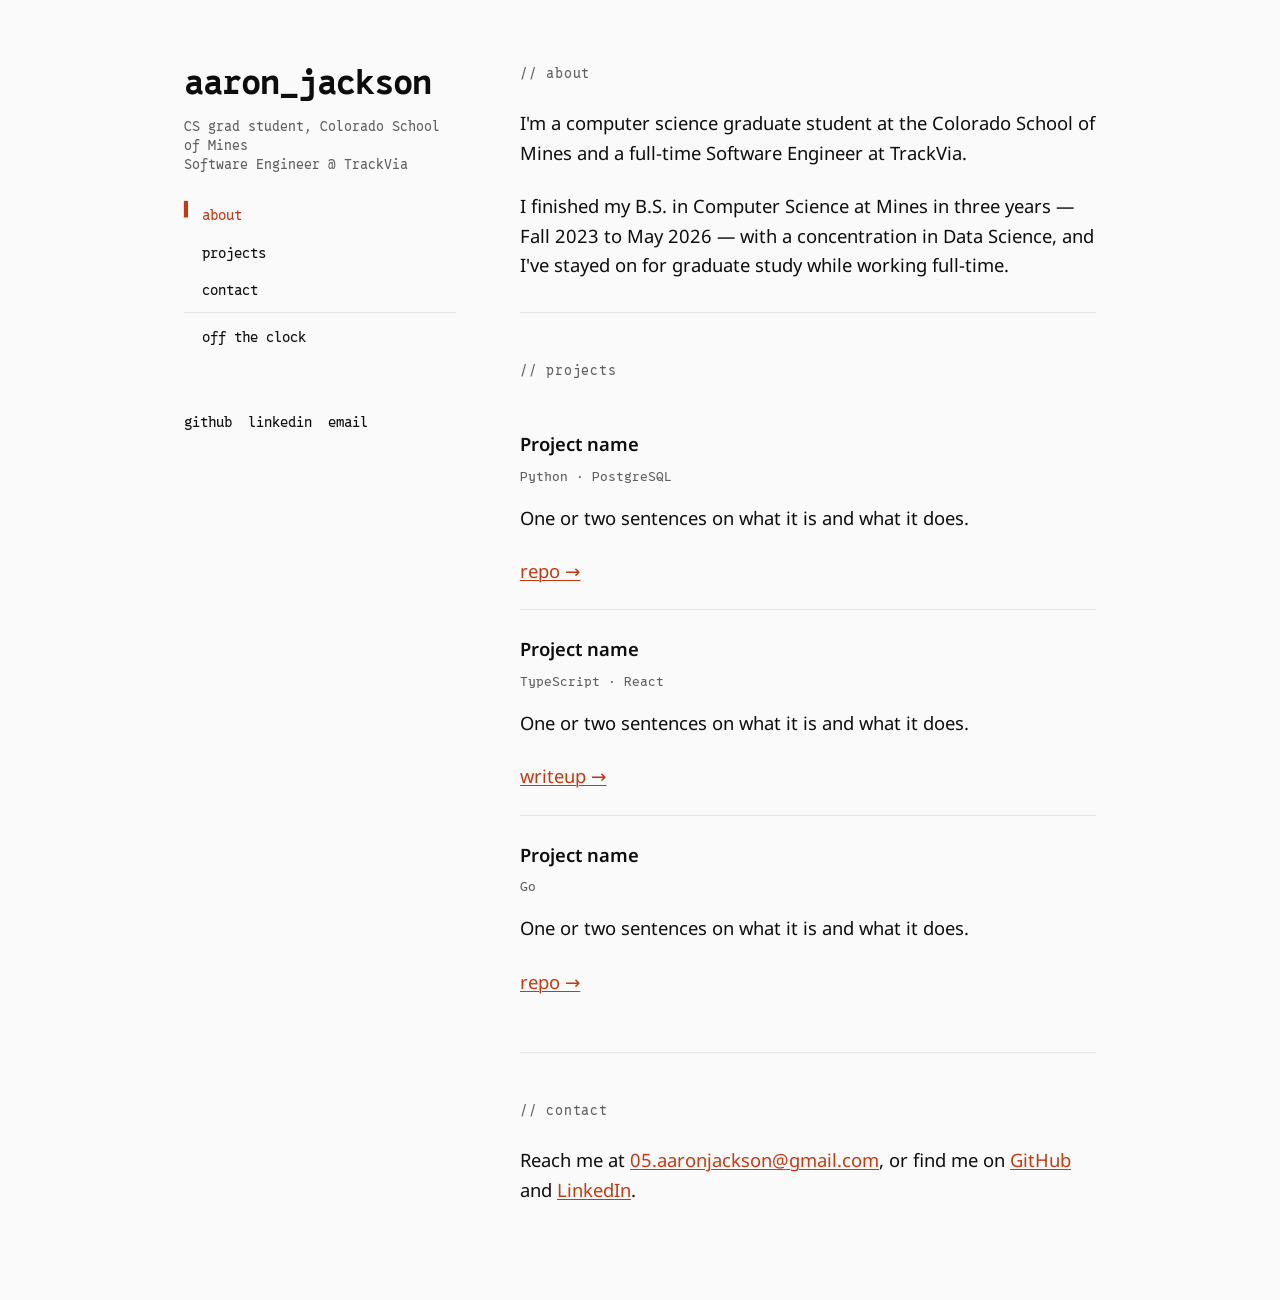
==== commit 7a887f57: "Typography: self-hosted 0xProto with Noto Sans body" ====
--- a/index.html
+++ b/index.html
@@ -4,7 +4,7 @@
   <meta charset="utf-8">
   <meta name="viewport" content="width=device-width, initial-scale=1">
   <title>Aaron Jackson</title>
-  <meta name="description" content="Aaron Jackson. CS graduate student at Colorado School of Mines and Software Engineer at TrackVia.">
+  <meta name="description" content="Aaron Jackson — CS graduate student at Colorado School of Mines and Software Engineer at TrackVia.">
   <link rel="preconnect" href="https://fonts.googleapis.com">
   <link rel="preconnect" href="https://fonts.gstatic.com" crossorigin>
   <link rel="stylesheet" href="https://fonts.googleapis.com/css2?family=Noto+Sans:ital,wght@0,400;0,600;1,400&display=swap">
@@ -16,8 +16,7 @@
 
   <div class="wrap">
 
-    <!-- Spine markup is shared with life.html (which adds a sub-nav and cross-page
-         hrefs). Keep the common parts in sync. -->
+    <!-- The spine markup is duplicated in life.html. Keep the two in sync. -->
     <header class="spine">
       <div class="spine-top">
         <h1 class="name">aaron_jackson</h1>
@@ -36,8 +35,8 @@
       </div>
 
       <ul class="links" aria-label="Elsewhere">
-        <li><a href="https://github.com/aaronrjackson" target="_blank" rel="noopener">github</a></li>
-        <li><a href="https://www.linkedin.com/in/aaronrileyjackson/" target="_blank" rel="noopener">linkedin</a></li>
+        <li><a href="https://github.com/aaronrjackson">github</a></li>
+        <li><a href="https://www.linkedin.com/in/aaronrileyjackson/">linkedin</a></li>
         <li><a href="mailto:05.aaronjackson@gmail.com">email</a></li>
       </ul>
     </header>
@@ -46,8 +45,6 @@
 
       <section id="about" aria-labelledby="about-h">
         <h2 id="about-h">// about</h2>
-
-        <p class="greeting">Hi, I'm Aaron.</p>
 
         <!-- TODO: add a professional headshot if you want one. Suggested markup:
         <figure class="photo">
@@ -61,8 +58,8 @@
           full-time Software Engineer at TrackVia.
         </p>
         <p>
-          I finished my B.S. in Computer Science at Mines in three years (Fall 2023 to
-          May 2026) with a concentration in Data Science, and I've stayed on for graduate
+          I finished my B.S. in Computer Science at Mines in three years — Fall 2023 to
+          May 2026 — with a concentration in Data Science, and I've stayed on for graduate
           study while working full-time.
         </p>
       </section>
@@ -70,62 +67,40 @@
       <section id="projects" aria-labelledby="projects-h">
         <h2 id="projects-h">// projects</h2>
 
-        <!-- TODO: replace these three stubs with real projects. Keep the structure:
-             h3 title, .stack line, one or two sentences, a link. Swap href="#" for the
-             real URL and keep target="_blank" rel="noopener" on outbound links. -->
+        <!-- TODO: replace these three stubs with real projects.
+             Keep the structure: h3 title, .stack line, one or two sentences, a link. -->
 
         <article class="project">
           <h3>Project name</h3>
           <p class="stack">Python · PostgreSQL</p>
           <p>One or two sentences on what it is and what it does.</p>
-          <p><a href="#" target="_blank" rel="noopener">repo &rarr;</a></p>
+          <p><a href="#">repo &rarr;</a></p>
         </article>
 
         <article class="project">
           <h3>Project name</h3>
           <p class="stack">TypeScript · React</p>
           <p>One or two sentences on what it is and what it does.</p>
-          <p><a href="#" target="_blank" rel="noopener">writeup &rarr;</a></p>
+          <p><a href="#">writeup &rarr;</a></p>
         </article>
 
         <article class="project">
           <h3>Project name</h3>
           <p class="stack">Go</p>
           <p>One or two sentences on what it is and what it does.</p>
-          <p><a href="#" target="_blank" rel="noopener">repo &rarr;</a></p>
+          <p><a href="#">repo &rarr;</a></p>
         </article>
       </section>
 
       <section id="contact" aria-labelledby="contact-h">
         <h2 id="contact-h">// contact</h2>
-
-        <ul class="iconrow" aria-label="Contact links">
-          <li>
-            <a href="https://github.com/aaronrjackson" aria-label="GitHub" target="_blank" rel="noopener">
-              <svg viewBox="0 0 24 24" width="24" height="24" aria-hidden="true" focusable="false">
-                <path fill="currentColor" d="M12 .297c-6.63 0-12 5.373-12 12 0 5.303 3.438 9.8 8.205 11.385.6.113.82-.258.82-.577 0-.285-.01-1.04-.015-2.04-3.338.724-4.042-1.61-4.042-1.61C4.422 18.07 3.633 17.7 3.633 17.7c-1.087-.744.084-.729.084-.729 1.205.084 1.838 1.236 1.838 1.236 1.07 1.835 2.809 1.305 3.495.998.108-.776.417-1.305.76-1.605-2.665-.3-5.466-1.332-5.466-5.93 0-1.31.465-2.38 1.235-3.22-.135-.303-.54-1.523.105-3.176 0 0 1.005-.322 3.3 1.23.96-.267 1.98-.399 3-.405 1.02.006 2.04.138 3 .405 2.28-1.552 3.285-1.23 3.285-1.23.645 1.653.24 2.873.12 3.176.765.84 1.23 1.91 1.23 3.22 0 4.61-2.805 5.625-5.475 5.92.42.36.81 1.096.81 2.22 0 1.606-.015 2.896-.015 3.286 0 .315.21.69.825.57C20.565 22.092 24 17.592 24 12.297c0-6.627-5.373-12-12-12"/>
-              </svg>
-            </a>
-          </li>
-          <li>
-            <a href="https://www.linkedin.com/in/aaronrileyjackson/" aria-label="LinkedIn" target="_blank" rel="noopener">
-              <svg viewBox="0 0 24 24" width="24" height="24" aria-hidden="true" focusable="false">
-                <path fill="currentColor" d="M20.447 20.452h-3.554v-5.569c0-1.328-.027-3.037-1.852-3.037-1.853 0-2.136 1.445-2.136 2.939v5.667H9.351V9h3.414v1.561h.046c.477-.9 1.637-1.85 3.37-1.85 3.601 0 4.267 2.37 4.267 5.455v6.286zM5.337 7.433c-1.144 0-2.063-.926-2.063-2.065 0-1.138.92-2.063 2.063-2.063 1.14 0 2.064.925 2.064 2.063 0 1.139-.925 2.065-2.064 2.065zm1.782 13.019H3.555V9h3.564v11.452zM22.225 0H1.771C.792 0 0 .774 0 1.729v20.542C0 23.227.792 24 1.771 24h20.451C23.2 24 24 23.227 24 22.271V1.729C24 .774 23.2 0 22.222 0h.003z"/>
-              </svg>
-            </a>
-          </li>
-          <li>
-            <a href="mailto:05.aaronjackson@gmail.com" aria-label="Email">
-              <svg viewBox="0 0 24 24" width="24" height="24" aria-hidden="true" focusable="false">
-                <path fill="currentColor" d="M1.5 8.67v8.58a3 3 0 0 0 3 3h15a3 3 0 0 0 3-3V8.67l-8.928 5.493a3 3 0 0 1-3.144 0L1.5 8.67Z"/>
-                <path fill="currentColor" d="M22.5 6.908V6.75a3 3 0 0 0-3-3h-15a3 3 0 0 0-3 3v.158l9.714 5.978a1.5 1.5 0 0 0 1.572 0L22.5 6.908Z"/>
-              </svg>
-            </a>
-          </li>
-        </ul>
-
+        <p>
+          Reach me at <a href="mailto:05.aaronjackson@gmail.com">05.aaronjackson@gmail.com</a>,
+          or find me on <a href="https://github.com/aaronrjackson">GitHub</a> and
+          <a href="https://www.linkedin.com/in/aaronrileyjackson/">LinkedIn</a>.
+        </p>
         <!-- TODO: add resume link once updated, e.g.
-        <p><a href="aaron-jackson-resume.pdf" target="_blank" rel="noopener">resume (PDF) &rarr;</a></p>
+        <p><a href="aaron-jackson-resume.pdf">resume (PDF) &rarr;</a></p>
         -->
       </section>
 
--- a/style.css
+++ b/style.css
@@ -1,14 +1,14 @@
 /* ============================================================================
-   aaron_jackson : design system  ("Mono-spine")
-
-   Type      display + nav : 0xProto (400 / 700), self-hosted woff2, see fonts/
-             body          : Noto Sans (400 / 600 / 400 italic), Google Fonts
+   aaron_jackson — design system  ("Mono-spine")
+
+   Type      display + nav : 0xProto (400 / 700) — self-hosted woff2, see fonts/
+             body          : Noto Sans (400 / 600 / 400 italic) — Google Fonts
    Scale     body 1.15rem / 1.6 · h1 clamp(2rem, 5vw, 2.75rem) · section
              labels 0.8rem uppercase · meta 0.8rem
    Color     one accent (orange), used only on links + the active-section mark
    Spacing   8-scale: 0.5 / 1 / 1.5 / 2 / 3 / 4 / 6 rem
-   Bold move left column is a monospaced "spine"; a thin accent rule marks the
-             section you're scrolled to (progressive enhancement; see app.js)
+   Bold move left column is a monospaced "spine"; a ▍ mark tracks the section
+             you're scrolled to (progressive enhancement — see app.js)
    ============================================================================ */
 
 @font-face {
@@ -36,7 +36,7 @@
   --muted:  #5f5f5f;
   --bg:     #fafafa;
   --rule:   #e4e4e4;
-  --accent: #c8380f;   /* orange, 4.6:1 on --bg, passes AA for normal text */
+  --accent: #c8380f;   /* orange — 4.6:1 on --bg, passes AA for normal text */
 
   --s1: 0.5rem;
   --s2: 1rem;
@@ -53,11 +53,8 @@
     --muted:  #a6a6a6;   /* 5.9:1 on the charcoal --bg */
     --bg:     #242424;   /* dark photoshop-style charcoal, not hard black */
     --rule:   #454545;   /* light enough to read against the charcoal */
-    --accent: #ff7a4d;   /* brighter orange, 5.6:1 on the charcoal --bg */
-  }
-
-  /* pure white contact icons so they read clearly on the charcoal */
-  .iconrow a { color: #fff; }
+    --accent: #ff7a4d;   /* brighter orange — 5.6:1 on the charcoal --bg */
+  }
 }
 
 * { box-sizing: border-box; }
@@ -164,20 +161,13 @@
   text-decoration: none;
   position: relative;
 }
-.nav a {
-  display: inline-block;
-  padding-left: 1.1rem;
-}
-
-/* a thin rule drawn to the text box, so it always lines up with the label */
+.nav a { padding-left: 1.1rem; }
+
 .nav a::before {
   content: "";
   position: absolute;
   left: 0;
-  top: 0.2em;
-  bottom: 0.2em;
-  width: 2px;
-  background: transparent;
+  color: var(--accent);
 }
 .nav a:hover,
 .nav a:focus-visible { color: var(--accent); }
@@ -188,7 +178,7 @@
   color: var(--accent);
 }
 .nav a[aria-current="true"]::before,
-.nav a[aria-current="page"]::before { background: var(--accent); }
+.nav a[aria-current="page"]::before { content: "\258d"; }  /* ▍ */
 
 /* secondary nav: the link across to the other page */
 .nav-aside {
@@ -197,19 +187,6 @@
   border-top: 1px solid var(--rule);
 }
 
-/* sub-nav under "off the clock" — only rendered on life.html */
-.nav-sub {
-  margin-top: var(--s1);
-}
-.nav-sub li { margin: 0; }
-.nav-sub li + li { margin-top: var(--s1); }
-.nav-sub a {
-  padding-left: 1.9rem;
-  font-size: 0.8rem;
-  color: var(--muted);
-}
-.nav-sub a::before { left: 0.8rem; }
-
 .links {
   display: flex;
   flex-wrap: wrap;
@@ -258,17 +235,6 @@
   margin: 0 0 var(--s1);
 }
 
-/* greeting line at the top of the about section */
-.greeting {
-  font-family: var(--font-mono);
-  font-size: clamp(1.5rem, 3.6vw, 1.85rem);
-  font-weight: 700;
-  letter-spacing: -0.02em;
-  line-height: 1.2;
-  color: var(--ink);
-  margin: 0 0 var(--s3);
-}
-
 p { margin: 0 0 var(--s3); }
 p:last-child { margin-bottom: 0; }
 
@@ -282,29 +248,6 @@
   font-size: 0.78rem;
   color: var(--muted);
   margin-bottom: var(--s2);
-}
-
-/* contact section: github / linkedin / email as icons */
-.iconrow {
-  list-style: none;
-  margin: 0;
-  padding: 0;
-  display: flex;
-  gap: var(--s3);
-}
-.iconrow a {
-  display: inline-flex;
-  padding: var(--s1);
-  margin: calc(var(--s1) * -1);
-  color: var(--ink);
-  transition: color 0.15s ease;
-}
-.iconrow a:hover,
-.iconrow a:focus-visible { color: var(--accent); }
-.iconrow svg {
-  display: block;
-  width: 2.25rem;
-  height: 2.25rem;
 }
 
 .photo {
@@ -344,15 +287,10 @@
     gap: var(--s2);
   }
   .nav li { margin: 0; }
-  .nav-sub { margin-top: 0; }
-  .nav-sub li + li { margin-top: 0; }
-  .nav-sub a { padding-left: 1.1rem; }
-  .nav-sub a::before { left: 0; }
 
   main { max-width: none; }
 }
 
 @media (prefers-reduced-motion: reduce) {
   html { scroll-behavior: auto; }
-  .iconrow a { transition: none; }
-}
+}
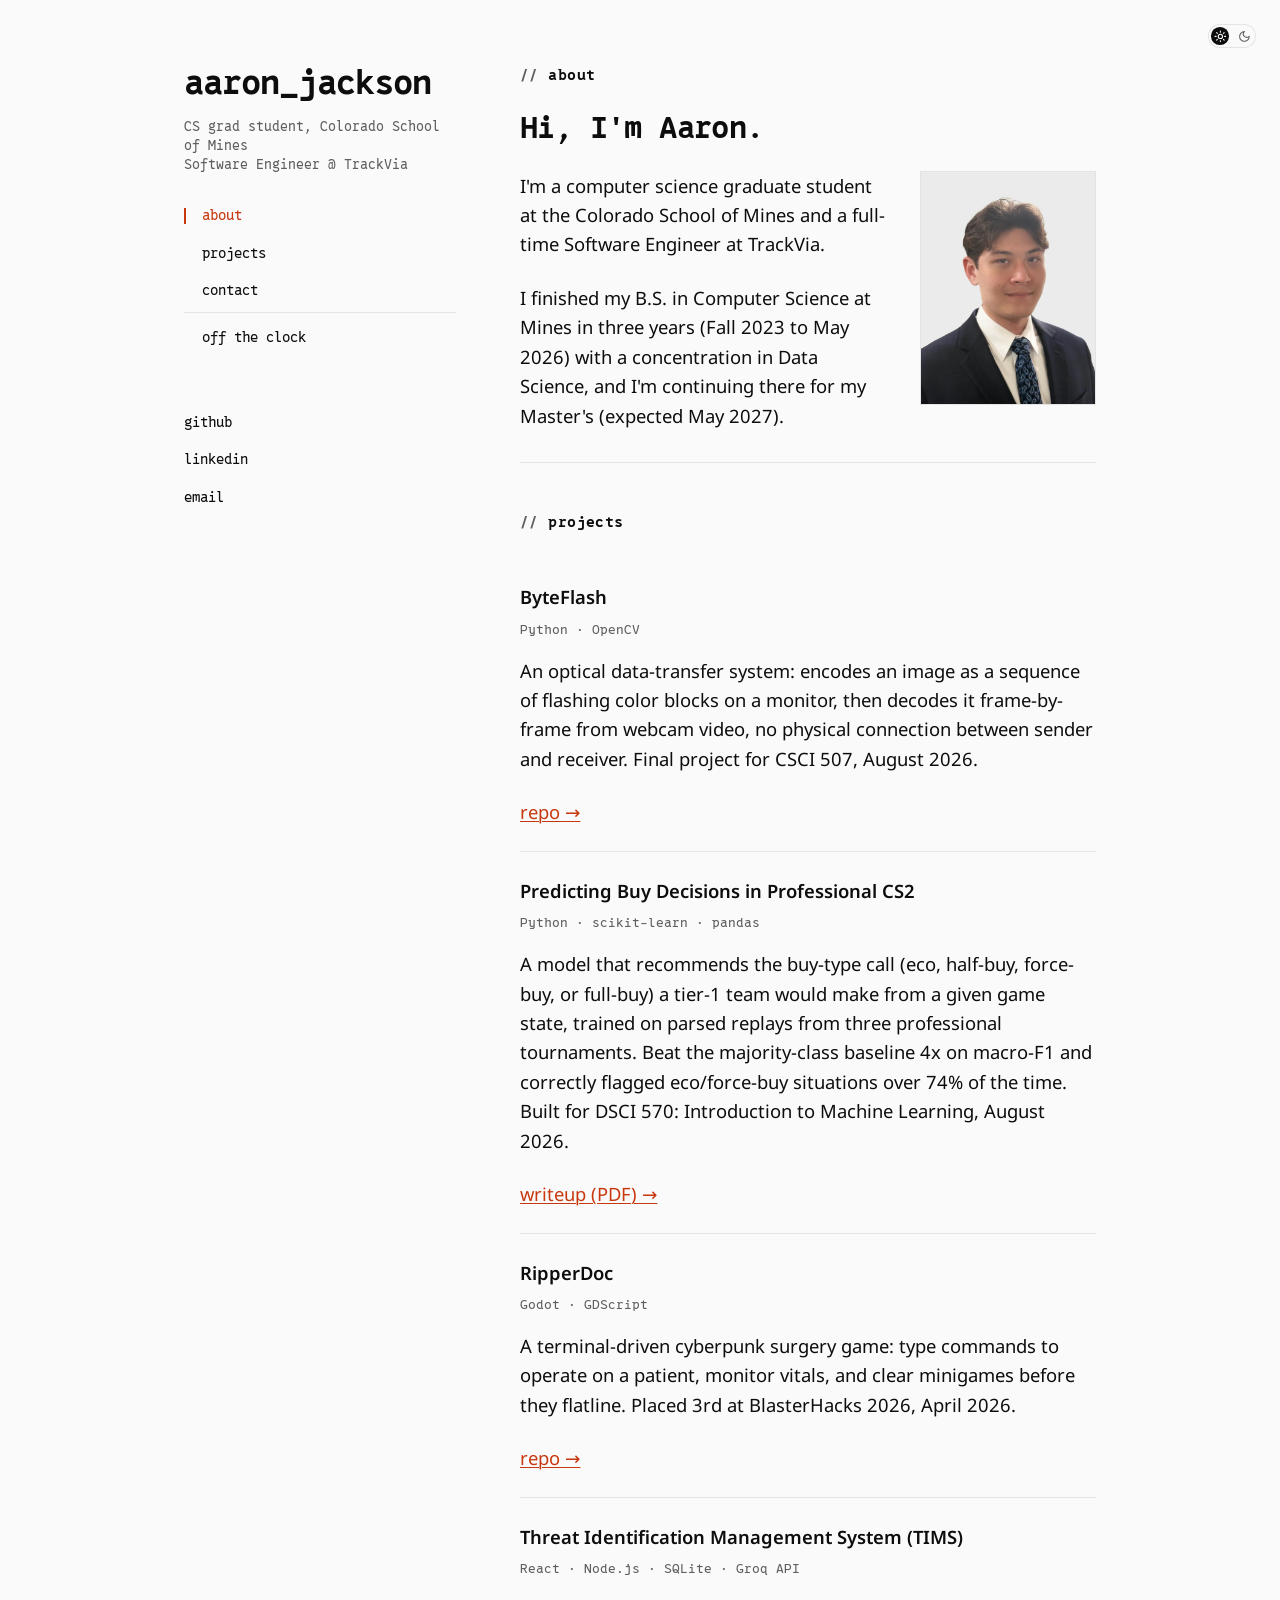
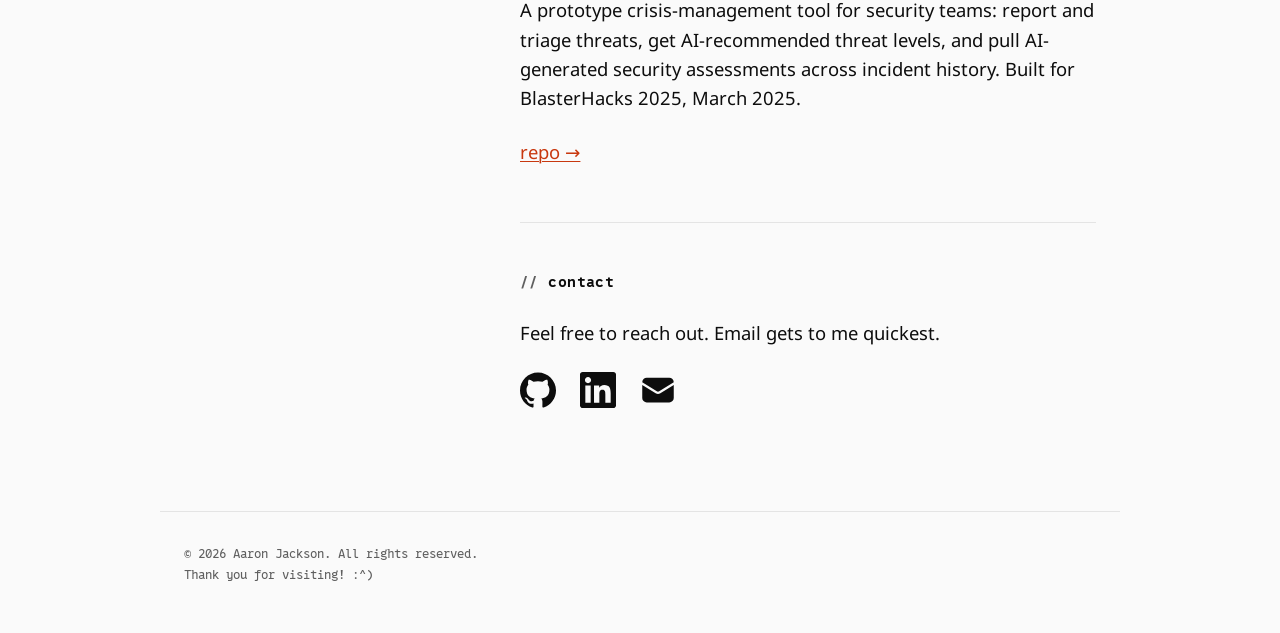
==== commit 05741d05: "Theme toggle, real content for about/projects/off-the-clock, nav fixes" ====
--- a/index.html
+++ b/index.html
@@ -2,9 +2,19 @@
 <html lang="en">
 <head>
   <meta charset="utf-8">
+  <!-- Applies a saved theme choice before first paint, so there's no flash of the
+       wrong theme. Duplicated in life.html; keep both in sync. -->
+  <script>
+    (function () {
+      try {
+        var t = localStorage.getItem('theme');
+        if (t === 'light' || t === 'dark') document.documentElement.setAttribute('data-theme', t);
+      } catch (e) {}
+    })();
+  </script>
   <meta name="viewport" content="width=device-width, initial-scale=1">
   <title>Aaron Jackson</title>
-  <meta name="description" content="Aaron Jackson — CS graduate student at Colorado School of Mines and Software Engineer at TrackVia.">
+  <meta name="description" content="Aaron Jackson. CS graduate student at Colorado School of Mines and Software Engineer at TrackVia.">
   <link rel="preconnect" href="https://fonts.googleapis.com">
   <link rel="preconnect" href="https://fonts.gstatic.com" crossorigin>
   <link rel="stylesheet" href="https://fonts.googleapis.com/css2?family=Noto+Sans:ital,wght@0,400;0,600;1,400&display=swap">
@@ -16,7 +26,8 @@
 
   <div class="wrap">
 
-    <!-- The spine markup is duplicated in life.html. Keep the two in sync. -->
+    <!-- Spine markup is shared with life.html (which adds a sub-nav and cross-page
+         hrefs). Keep the common parts in sync. -->
     <header class="spine">
       <div class="spine-top">
         <h1 class="name">aaron_jackson</h1>
@@ -32,11 +43,23 @@
             <li><a href="life.html">off the clock</a></li>
           </ul>
         </nav>
+
       </div>
 
+      <button type="button" class="theme-toggle" role="switch" aria-checked="false" aria-label="Dark theme">
+        <svg class="icon-sun" viewBox="0 0 24 24" width="16" height="16" aria-hidden="true" focusable="false" fill="none" stroke="currentColor" stroke-width="2" stroke-linecap="round" stroke-linejoin="round">
+          <circle cx="12" cy="12" r="4"/>
+          <path d="M12 2v2"/><path d="M12 20v2"/><path d="m4.93 4.93 1.41 1.41"/><path d="m17.66 17.66 1.41 1.41"/><path d="M2 12h2"/><path d="M20 12h2"/><path d="m6.34 17.66-1.41 1.41"/><path d="m19.07 4.93-1.41 1.41"/>
+        </svg>
+        <span class="theme-toggle-thumb" aria-hidden="true"></span>
+        <svg class="icon-moon" viewBox="0 0 24 24" width="16" height="16" aria-hidden="true" focusable="false" fill="none" stroke="currentColor" stroke-width="2" stroke-linecap="round" stroke-linejoin="round">
+          <path d="M12 3a6 6 0 0 0 9 9 9 9 0 1 1-9-9Z"/>
+        </svg>
+      </button>
+
       <ul class="links" aria-label="Elsewhere">
-        <li><a href="https://github.com/aaronrjackson">github</a></li>
-        <li><a href="https://www.linkedin.com/in/aaronrileyjackson/">linkedin</a></li>
+        <li><a href="https://github.com/aaronrjackson" target="_blank" rel="noopener">github</a></li>
+        <li><a href="https://www.linkedin.com/in/aaronrileyjackson/" target="_blank" rel="noopener">linkedin</a></li>
         <li><a href="mailto:05.aaronjackson@gmail.com">email</a></li>
       </ul>
     </header>
@@ -44,69 +67,122 @@
     <main>
 
       <section id="about" aria-labelledby="about-h">
-        <h2 id="about-h">// about</h2>
+        <h2 id="about-h"><span class="tok" aria-hidden="true">//</span> about</h2>
 
-        <!-- TODO: add a professional headshot if you want one. Suggested markup:
-        <figure class="photo">
-          <img src="img/aaron.jpg" width="800" height="800"
-               alt="Aaron Jackson">
+        <p class="greeting">Hi, I'm Aaron.</p>
+
+        <figure class="photo photo--headshot">
+          <img src="img/aaron.webp" width="1151" height="1536" alt="Aaron Jackson">
         </figure>
-        -->
 
         <p>
           I'm a computer science graduate student at the Colorado School of Mines and a
           full-time Software Engineer at TrackVia.
         </p>
         <p>
-          I finished my B.S. in Computer Science at Mines in three years — Fall 2023 to
-          May 2026 — with a concentration in Data Science, and I've stayed on for graduate
-          study while working full-time.
+          I finished my B.S. in Computer Science at Mines in three years (Fall 2023 to
+          May 2026) with a concentration in Data Science, and I'm continuing there for
+          my Master's (expected May 2027).
         </p>
       </section>
 
       <section id="projects" aria-labelledby="projects-h">
-        <h2 id="projects-h">// projects</h2>
+        <h2 id="projects-h"><span class="tok" aria-hidden="true">//</span> projects</h2>
 
-        <!-- TODO: replace these three stubs with real projects.
-             Keep the structure: h3 title, .stack line, one or two sentences, a link. -->
+        <!-- Ordered by date built, most recent first. -->
 
         <article class="project">
-          <h3>Project name</h3>
-          <p class="stack">Python · PostgreSQL</p>
-          <p>One or two sentences on what it is and what it does.</p>
-          <p><a href="#">repo &rarr;</a></p>
+          <h3>ByteFlash</h3>
+          <p class="stack">Python · OpenCV</p>
+          <p>
+            An optical data-transfer system: encodes an image as a sequence of flashing
+            color blocks on a monitor, then decodes it frame-by-frame from webcam video,
+            no physical connection between sender and receiver. Final project for
+            CSCI 507, August 2026.
+          </p>
+          <p><a href="https://github.com/aaronrjackson/ByteFlash" target="_blank" rel="noopener">repo &rarr;</a></p>
         </article>
 
         <article class="project">
-          <h3>Project name</h3>
-          <p class="stack">TypeScript · React</p>
-          <p>One or two sentences on what it is and what it does.</p>
-          <p><a href="#">writeup &rarr;</a></p>
+          <h3>Predicting Buy Decisions in Professional CS2</h3>
+          <p class="stack">Python · scikit-learn · pandas</p>
+          <p>
+            A model that recommends the buy-type call (eco, half-buy, force-buy, or
+            full-buy) a tier-1 team would make from a given game state, trained on
+            parsed replays from three professional tournaments. Beat the majority-class
+            baseline 4x on macro-F1 and correctly flagged eco/force-buy situations over
+            74% of the time. Built for DSCI 570: Introduction to Machine Learning,
+            August 2026.
+          </p>
+          <p><a href="files/cs2-buy-prediction.pdf" target="_blank" rel="noopener">writeup (PDF) &rarr;</a></p>
         </article>
 
         <article class="project">
-          <h3>Project name</h3>
-          <p class="stack">Go</p>
-          <p>One or two sentences on what it is and what it does.</p>
-          <p><a href="#">repo &rarr;</a></p>
+          <h3>RipperDoc</h3>
+          <p class="stack">Godot · GDScript</p>
+          <p>
+            A terminal-driven cyberpunk surgery game: type commands to operate on a
+            patient, monitor vitals, and clear minigames before they flatline. Placed
+            3rd at BlasterHacks 2026, April 2026.
+          </p>
+          <p><a href="https://github.com/aaronrjackson/ripperdoc" target="_blank" rel="noopener">repo &rarr;</a></p>
+        </article>
+
+        <article class="project">
+          <h3>Threat Identification Management System (TIMS)</h3>
+          <p class="stack">React · Node.js · SQLite · Groq API</p>
+          <p>
+            A prototype crisis-management tool for security teams: report and triage
+            threats, get AI-recommended threat levels, and pull AI-generated security
+            assessments across incident history. Built for BlasterHacks 2025, March 2025.
+          </p>
+          <p><a href="https://github.com/aaronrjackson/TIMS" target="_blank" rel="noopener">repo &rarr;</a></p>
         </article>
       </section>
 
       <section id="contact" aria-labelledby="contact-h">
-        <h2 id="contact-h">// contact</h2>
-        <p>
-          Reach me at <a href="mailto:05.aaronjackson@gmail.com">05.aaronjackson@gmail.com</a>,
-          or find me on <a href="https://github.com/aaronrjackson">GitHub</a> and
-          <a href="https://www.linkedin.com/in/aaronrileyjackson/">LinkedIn</a>.
-        </p>
+        <h2 id="contact-h"><span class="tok" aria-hidden="true">//</span> contact</h2>
+
+        <p>Feel free to reach out. Email gets to me quickest.</p>
+
+        <ul class="iconrow" aria-label="Contact links">
+          <li>
+            <a href="https://github.com/aaronrjackson" aria-label="GitHub" target="_blank" rel="noopener">
+              <svg viewBox="0 0 24 24" width="24" height="24" aria-hidden="true" focusable="false">
+                <path fill="currentColor" d="M12 .297c-6.63 0-12 5.373-12 12 0 5.303 3.438 9.8 8.205 11.385.6.113.82-.258.82-.577 0-.285-.01-1.04-.015-2.04-3.338.724-4.042-1.61-4.042-1.61C4.422 18.07 3.633 17.7 3.633 17.7c-1.087-.744.084-.729.084-.729 1.205.084 1.838 1.236 1.838 1.236 1.07 1.835 2.809 1.305 3.495.998.108-.776.417-1.305.76-1.605-2.665-.3-5.466-1.332-5.466-5.93 0-1.31.465-2.38 1.235-3.22-.135-.303-.54-1.523.105-3.176 0 0 1.005-.322 3.3 1.23.96-.267 1.98-.399 3-.405 1.02.006 2.04.138 3 .405 2.28-1.552 3.285-1.23 3.285-1.23.645 1.653.24 2.873.12 3.176.765.84 1.23 1.91 1.23 3.22 0 4.61-2.805 5.625-5.475 5.92.42.36.81 1.096.81 2.22 0 1.606-.015 2.896-.015 3.286 0 .315.21.69.825.57C20.565 22.092 24 17.592 24 12.297c0-6.627-5.373-12-12-12"/>
+              </svg>
+            </a>
+          </li>
+          <li>
+            <a href="https://www.linkedin.com/in/aaronrileyjackson/" aria-label="LinkedIn" target="_blank" rel="noopener">
+              <svg viewBox="0 0 24 24" width="24" height="24" aria-hidden="true" focusable="false">
+                <path fill="currentColor" d="M20.447 20.452h-3.554v-5.569c0-1.328-.027-3.037-1.852-3.037-1.853 0-2.136 1.445-2.136 2.939v5.667H9.351V9h3.414v1.561h.046c.477-.9 1.637-1.85 3.37-1.85 3.601 0 4.267 2.37 4.267 5.455v6.286zM5.337 7.433c-1.144 0-2.063-.926-2.063-2.065 0-1.138.92-2.063 2.063-2.063 1.14 0 2.064.925 2.064 2.063 0 1.139-.925 2.065-2.064 2.065zm1.782 13.019H3.555V9h3.564v11.452zM22.225 0H1.771C.792 0 0 .774 0 1.729v20.542C0 23.227.792 24 1.771 24h20.451C23.2 24 24 23.227 24 22.271V1.729C24 .774 23.2 0 22.222 0h.003z"/>
+              </svg>
+            </a>
+          </li>
+          <li>
+            <a href="mailto:05.aaronjackson@gmail.com" aria-label="Email">
+              <svg viewBox="0 0 24 24" width="24" height="24" aria-hidden="true" focusable="false">
+                <path fill="currentColor" d="M1.5 8.67v8.58a3 3 0 0 0 3 3h15a3 3 0 0 0 3-3V8.67l-8.928 5.493a3 3 0 0 1-3.144 0L1.5 8.67Z"/>
+                <path fill="currentColor" d="M22.5 6.908V6.75a3 3 0 0 0-3-3h-15a3 3 0 0 0-3 3v.158l9.714 5.978a1.5 1.5 0 0 0 1.572 0L22.5 6.908Z"/>
+              </svg>
+            </a>
+          </li>
+        </ul>
+
         <!-- TODO: add resume link once updated, e.g.
-        <p><a href="aaron-jackson-resume.pdf">resume (PDF) &rarr;</a></p>
+        <p><a href="aaron-jackson-resume.pdf" target="_blank" rel="noopener">resume (PDF) &rarr;</a></p>
         -->
       </section>
 
     </main>
   </div>
 
+  <footer class="pagefoot">
+    <p>&copy; 2026 Aaron Jackson. All rights reserved.</p>
+    <p>Thank you for visiting! :^)</p>
+  </footer>
+
   <script src="app.js" defer></script>
 </body>
 </html>
--- a/style.css
+++ b/style.css
@@ -1,14 +1,14 @@
 /* ============================================================================
-   aaron_jackson — design system  ("Mono-spine")
-
-   Type      display + nav : 0xProto (400 / 700) — self-hosted woff2, see fonts/
-             body          : Noto Sans (400 / 600 / 400 italic) — Google Fonts
-   Scale     body 1.15rem / 1.6 · h1 clamp(2rem, 5vw, 2.75rem) · section
-             labels 0.8rem uppercase · meta 0.8rem
+   aaron_jackson : design system  ("Mono-spine")
+
+   Type      display + nav : 0xProto (400 / 700 / 400 italic), self-hosted woff2, see fonts/
+             body          : Noto Sans (400 / 600 / 400 italic), Google Fonts
+   Scale     body 1.15rem / 1.6 · section labels ("// name") 0.9rem mono bold,
+             the "//" muted · meta 0.78rem
    Color     one accent (orange), used only on links + the active-section mark
    Spacing   8-scale: 0.5 / 1 / 1.5 / 2 / 3 / 4 / 6 rem
-   Bold move left column is a monospaced "spine"; a ▍ mark tracks the section
-             you're scrolled to (progressive enhancement — see app.js)
+   Bold move left column is a monospaced "spine"; a thin accent rule marks the
+             section you're scrolled to (progressive enhancement; see app.js)
    ============================================================================ */
 
 @font-face {
@@ -25,6 +25,13 @@
   font-style: normal;
   font-display: swap;
 }
+@font-face {
+  font-family: "0xProto";
+  src: url("fonts/0xProto-Italic.woff2") format("woff2");
+  font-weight: 400;
+  font-style: italic;
+  font-display: swap;
+}
 
 :root {
   color-scheme: light dark;
@@ -36,7 +43,7 @@
   --muted:  #5f5f5f;
   --bg:     #fafafa;
   --rule:   #e4e4e4;
-  --accent: #c8380f;   /* orange — 4.6:1 on --bg, passes AA for normal text */
+  --accent: #c8380f;   /* orange, 4.6:1 on --bg, passes AA for normal text */
 
   --s1: 0.5rem;
   --s2: 1rem;
@@ -47,15 +54,32 @@
   --s7: 6rem;
 }
 
+/* Dark palette applies from the OS preference by default, unless the toggle
+   (below) has set an explicit data-theme on <html> that overrides it. */
 @media (prefers-color-scheme: dark) {
-  :root {
+  :root:not([data-theme="light"]) {
     --ink:    #ededed;
     --muted:  #a6a6a6;   /* 5.9:1 on the charcoal --bg */
     --bg:     #242424;   /* dark photoshop-style charcoal, not hard black */
     --rule:   #454545;   /* light enough to read against the charcoal */
-    --accent: #ff7a4d;   /* brighter orange — 5.6:1 on the charcoal --bg */
+    --accent: #ff7a4d;   /* brighter orange, 5.6:1 on the charcoal --bg */
   }
-}
+
+  /* pure white contact icons so they read clearly on the charcoal */
+  :root:not([data-theme="light"]) .iconrow a { color: #fff; }
+}
+
+/* Explicit choice from the theme toggle; wins over the OS setting either way. */
+:root[data-theme="dark"] {
+  color-scheme: dark;
+  --ink:    #ededed;
+  --muted:  #a6a6a6;
+  --bg:     #242424;
+  --rule:   #454545;
+  --accent: #ff7a4d;
+}
+:root[data-theme="dark"] .iconrow a { color: #fff; }
+:root[data-theme="light"] { color-scheme: light; }
 
 * { box-sizing: border-box; }
 
@@ -64,6 +88,10 @@
 body {
   margin: 0;
   background: var(--bg);
+  /* fades the page background/text when the theme changes, light<->dark or
+     system-driven. Scoped to body only, transitioning every element at once
+     caused a visible flicker from that many simultaneous repaints. */
+  transition: background-color 0.3s ease, color 0.3s ease;
   color: var(--ink);
   font-family: var(--font-body);
   font-size: 1.15rem;
@@ -161,13 +189,20 @@
   text-decoration: none;
   position: relative;
 }
-.nav a { padding-left: 1.1rem; }
-
+.nav a {
+  display: inline-block;
+  padding-left: 1.1rem;
+}
+
+/* a thin rule drawn to the text box, so it always lines up with the label */
 .nav a::before {
   content: "";
   position: absolute;
   left: 0;
-  color: var(--accent);
+  top: 0.2em;
+  bottom: 0.2em;
+  width: 2px;
+  background: transparent;
 }
 .nav a:hover,
 .nav a:focus-visible { color: var(--accent); }
@@ -178,7 +213,57 @@
   color: var(--accent);
 }
 .nav a[aria-current="true"]::before,
-.nav a[aria-current="page"]::before { content: "\258d"; }  /* ▍ */
+.nav a[aria-current="page"]::before { background: var(--accent); }
+
+/* light/dark toggle: a slider switch, pinned to the top right of the viewport.
+   See app.js for the click handler; aria-checked drives the CSS below. */
+.theme-toggle {
+  position: fixed;
+  top: var(--s3);
+  right: var(--s3);
+  z-index: 20;
+  display: inline-flex;
+  align-items: center;
+  justify-content: space-between;
+  width: 3rem;
+  height: 1.5rem;
+  padding: 0 0.35rem;
+  border: none;
+  /* an inset shadow instead of a border: a real border eats into the box the
+     thumb below is centered against, and threw its position off by a pixel or two. */
+  box-shadow: inset 0 0 0 1px var(--rule);
+  border-radius: 999px;
+  background: var(--bg);
+  cursor: pointer;
+}
+.theme-toggle:hover,
+.theme-toggle:focus-visible { box-shadow: inset 0 0 0 1px var(--accent); }
+
+.theme-toggle svg {
+  position: relative;
+  z-index: 1;
+  display: block;
+  width: 0.8rem;
+  height: 0.8rem;
+  color: var(--muted);
+}
+/* the icon under the thumb is knocked out to --bg for contrast against it */
+.theme-toggle[aria-checked="false"] .icon-sun { color: var(--bg); }
+.theme-toggle[aria-checked="true"] .icon-moon { color: var(--bg); }
+
+.theme-toggle-thumb {
+  position: absolute;
+  top: 0.2rem;
+  left: 0.2rem;
+  width: 1.1rem;
+  height: 1.1rem;
+  border-radius: 50%;
+  background: var(--ink);
+  transition: transform 0.2s ease, background-color 0.25s ease;
+}
+.theme-toggle[aria-checked="true"] .theme-toggle-thumb {
+  transform: translateX(1.5rem);
+}
 
 /* secondary nav: the link across to the other page */
 .nav-aside {
@@ -187,10 +272,25 @@
   border-top: 1px solid var(--rule);
 }
 
+/* sub-nav under "off the clock", only rendered on life.html */
+/* ".nav .nav-sub" (not just ".nav-sub") so this beats the ".nav ul { margin: 0 }"
+   reset above, which also matches this element and outranks a bare class selector */
+.nav .nav-sub {
+  margin-top: var(--s1);
+}
+.nav-sub li { margin: 0; }
+.nav-sub li + li { margin-top: var(--s1); }
+.nav-sub a {
+  padding-left: 1.9rem;
+  font-size: 0.8rem;
+  color: var(--muted);
+}
+.nav-sub a::before { left: 0.8rem; }
+
 .links {
   display: flex;
-  flex-wrap: wrap;
-  gap: var(--s2);
+  flex-direction: column;
+  gap: var(--s1);
 }
 .links a:hover { color: var(--accent); }
 
@@ -213,6 +313,13 @@
   padding-block: var(--s5) var(--s4);
   border-top: 1px solid var(--rule);
 }
+/* contains a floated .photo--headshot so the next section's border/padding
+   sits below it instead of overlapping */
+section::after {
+  content: "";
+  display: table;
+  clear: both;
+}
 section:first-child,
 .page-lead + section {
   padding-top: var(--s4);
@@ -222,12 +329,13 @@
 
 h2 {
   font-family: var(--font-mono);
-  font-size: 0.8rem;
-  font-weight: 400;
-  letter-spacing: 0.06em;
-  color: var(--muted);
+  font-size: 0.9rem;
+  font-weight: 700;
+  letter-spacing: 0.03em;
+  color: var(--ink);
   margin: 0 0 var(--s3);
 }
+h2 .tok { color: var(--muted); }   /* the "//" prefix, kept quiet */
 
 h3 {
   font-size: 1.15rem;
@@ -235,6 +343,17 @@
   margin: 0 0 var(--s1);
 }
 
+/* greeting line at the top of the about section */
+.greeting {
+  font-family: var(--font-mono);
+  font-size: clamp(1.5rem, 3.6vw, 1.85rem);
+  font-weight: 700;
+  letter-spacing: -0.02em;
+  line-height: 1.2;
+  color: var(--ink);
+  margin: 0 0 var(--s3);
+}
+
 p { margin: 0 0 var(--s3); }
 p:last-child { margin-bottom: 0; }
 
@@ -250,8 +369,36 @@
   margin-bottom: var(--s2);
 }
 
+/* contact section: github / linkedin / email as icons */
+.iconrow {
+  list-style: none;
+  margin: 0;
+  padding: 0;
+  display: flex;
+  gap: var(--s3);
+}
+.iconrow a {
+  display: inline-flex;
+  padding: var(--s1);
+  margin: calc(var(--s1) * -1);
+  color: var(--ink);
+  transition: color 0.15s ease;
+}
+.iconrow a:hover,
+.iconrow a:focus-visible { color: var(--accent); }
+.iconrow svg {
+  display: block;
+  width: 2.25rem;
+  height: 2.25rem;
+}
+
 .photo {
   margin: 0 0 var(--s4);
+}
+.photo--headshot {
+  float: right;
+  max-width: 11rem;
+  margin: 0 0 var(--s3) var(--s4);
 }
 .photo img {
   display: block;
@@ -264,7 +411,53 @@
   font-size: 0.75rem;
   color: var(--muted);
   margin-top: var(--s1);
-}
+  text-align: right;
+}
+
+/* music section: a grid of album covers */
+.albums {
+  list-style: none;
+  margin: 0;
+  padding: 0;
+  display: grid;
+  grid-template-columns: repeat(auto-fill, minmax(7rem, 1fr));
+  gap: var(--s3);
+}
+.albums figure { margin: 0; }
+.albums img {
+  display: block;
+  width: 100%;
+  height: auto;
+  border: 1px solid var(--rule);
+}
+.albums figcaption {
+  margin-top: var(--s1);
+  font-family: var(--font-mono);
+  font-size: 0.7rem;
+  line-height: 1.4;
+}
+.albums .album-title {
+  display: block;
+  color: var(--ink);
+}
+.albums .album-artist {
+  display: block;
+  color: var(--muted);
+}
+
+/* ---- page footer -------------------------------------------------------- */
+
+.pagefoot {
+  max-width: 60rem;
+  margin: 0 auto;
+  padding: var(--s4) var(--s3) var(--s5);
+  border-top: 1px solid var(--rule);
+  font-family: var(--font-mono);
+  font-size: 0.75rem;
+  line-height: 1.7;
+  color: var(--muted);
+}
+.pagefoot p { margin: 0; }
 
 /* ---- narrow screens -------------------------------------------------------- */
 
@@ -287,10 +480,24 @@
     gap: var(--s2);
   }
   .nav li { margin: 0; }
+  .nav .nav-sub { margin-top: var(--s2); }
+  .nav-sub li + li { margin-top: 0; }
+  .nav-sub a { padding-left: 1.1rem; }
+  .nav-sub a::before { left: 0; }
 
   main { max-width: none; }
+}
+
+/* phone widths: a floated headshot leaves too little room for text to wrap into */
+@media (max-width: 480px) {
+  .photo--headshot {
+    float: none;
+    max-width: 11rem;
+    margin: 0 0 var(--s4);
+  }
 }
 
 @media (prefers-reduced-motion: reduce) {
   html { scroll-behavior: auto; }
-}
+  *, *::before, *::after { transition: none; }
+}
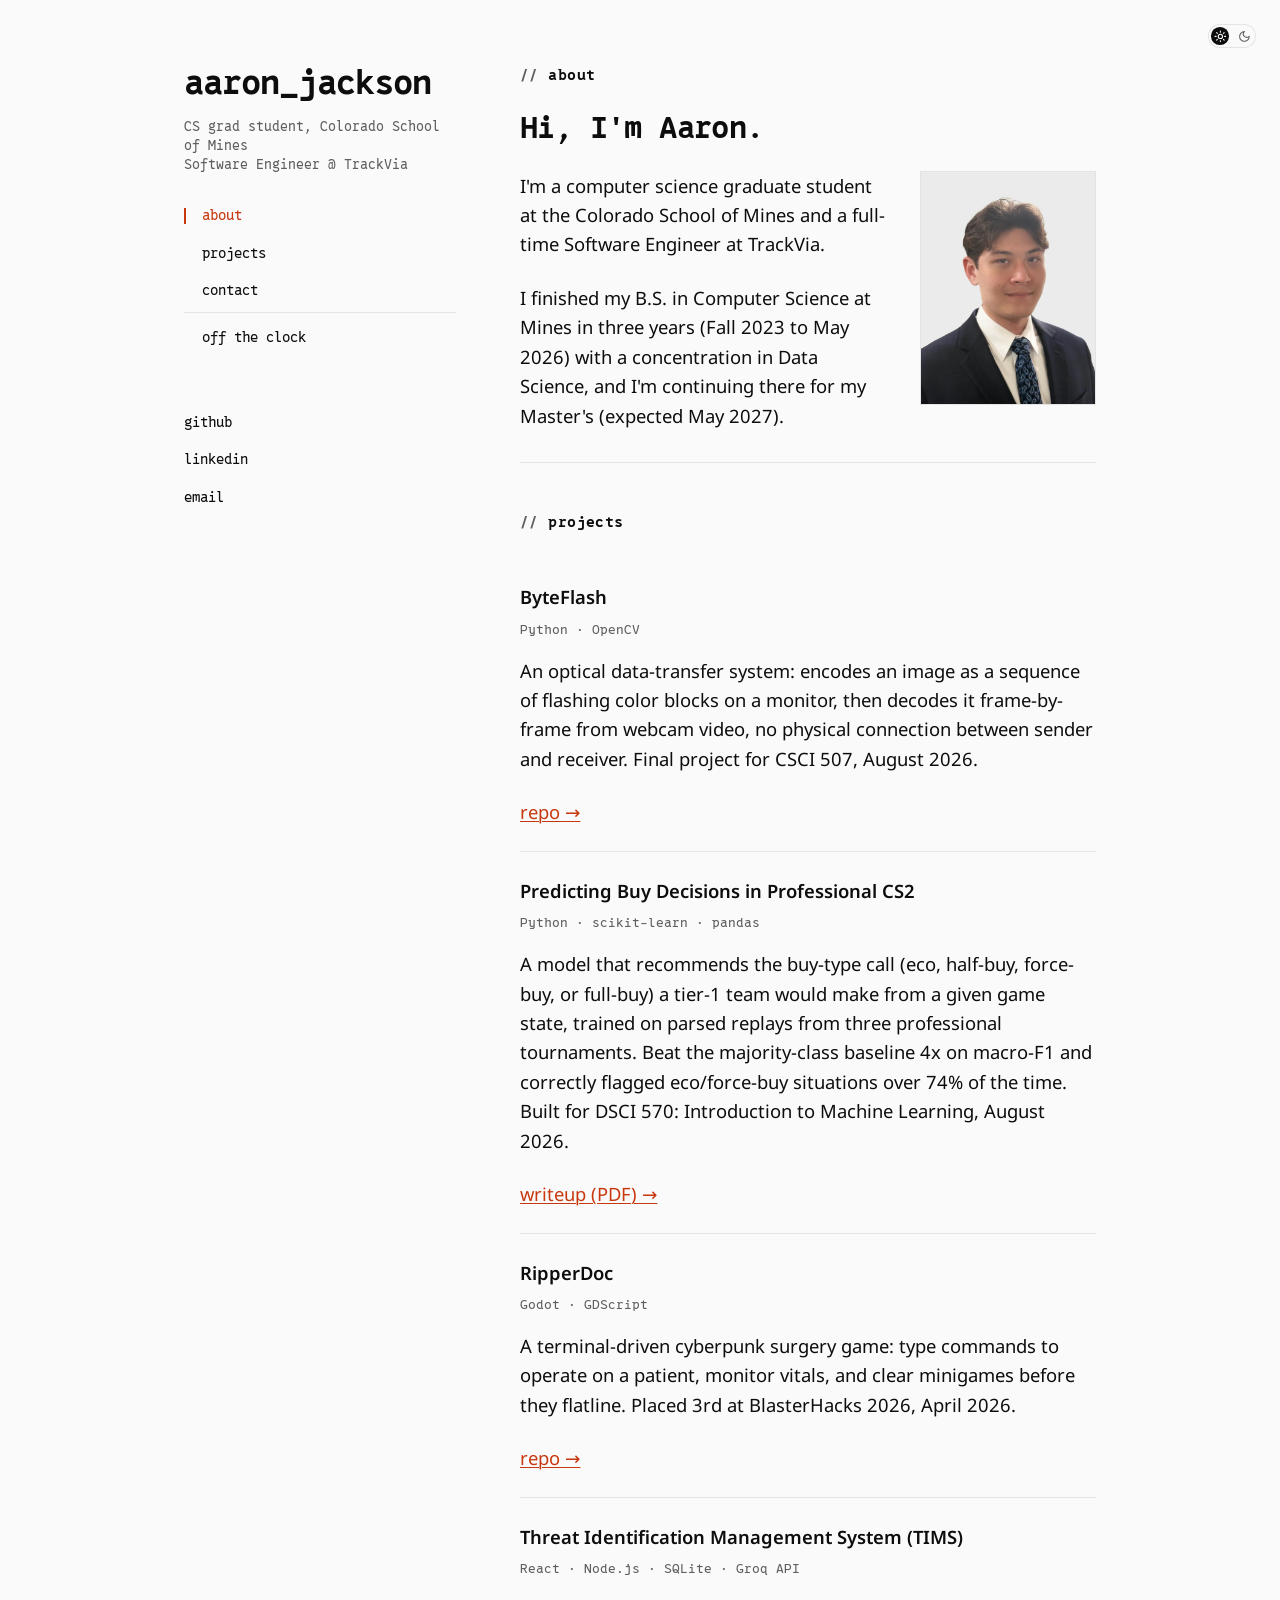
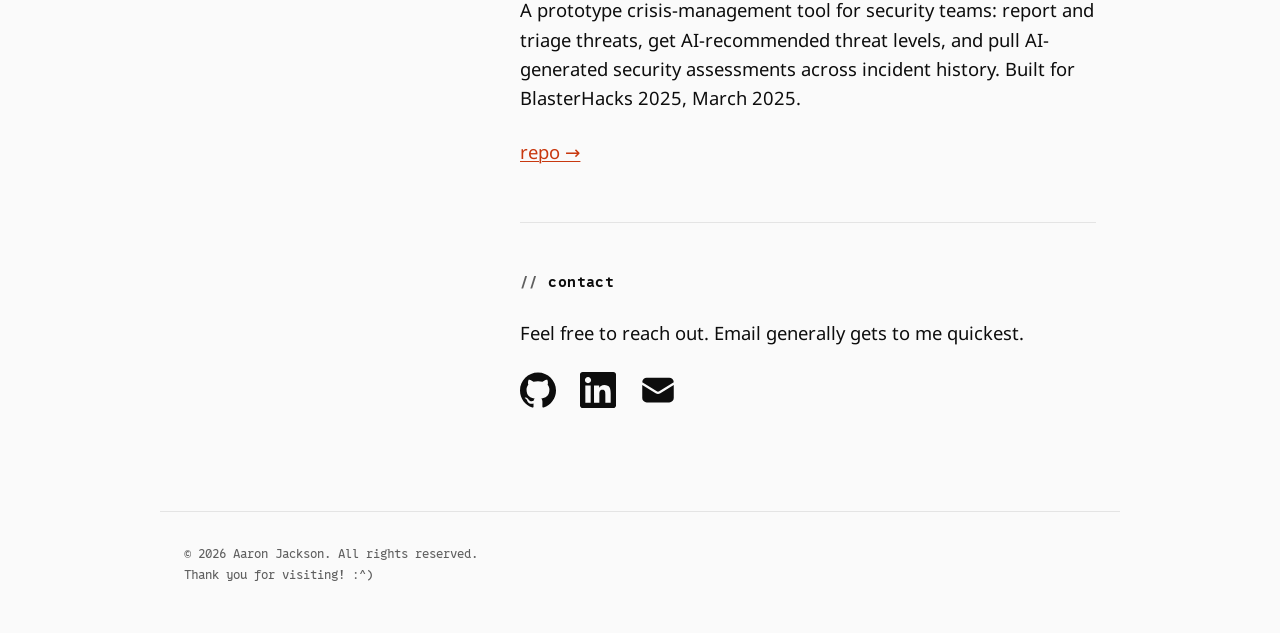
==== commit 3abe6a9c: "Contact copy: soften 'quickest' to 'generally gets to me quickest'" ====
--- a/index.html
+++ b/index.html
@@ -143,7 +143,7 @@
       <section id="contact" aria-labelledby="contact-h">
         <h2 id="contact-h"><span class="tok" aria-hidden="true">//</span> contact</h2>
 
-        <p>Feel free to reach out. Email gets to me quickest.</p>
+        <p>Feel free to reach out. Email generally gets to me quickest.</p>
 
         <ul class="iconrow" aria-label="Contact links">
           <li>
